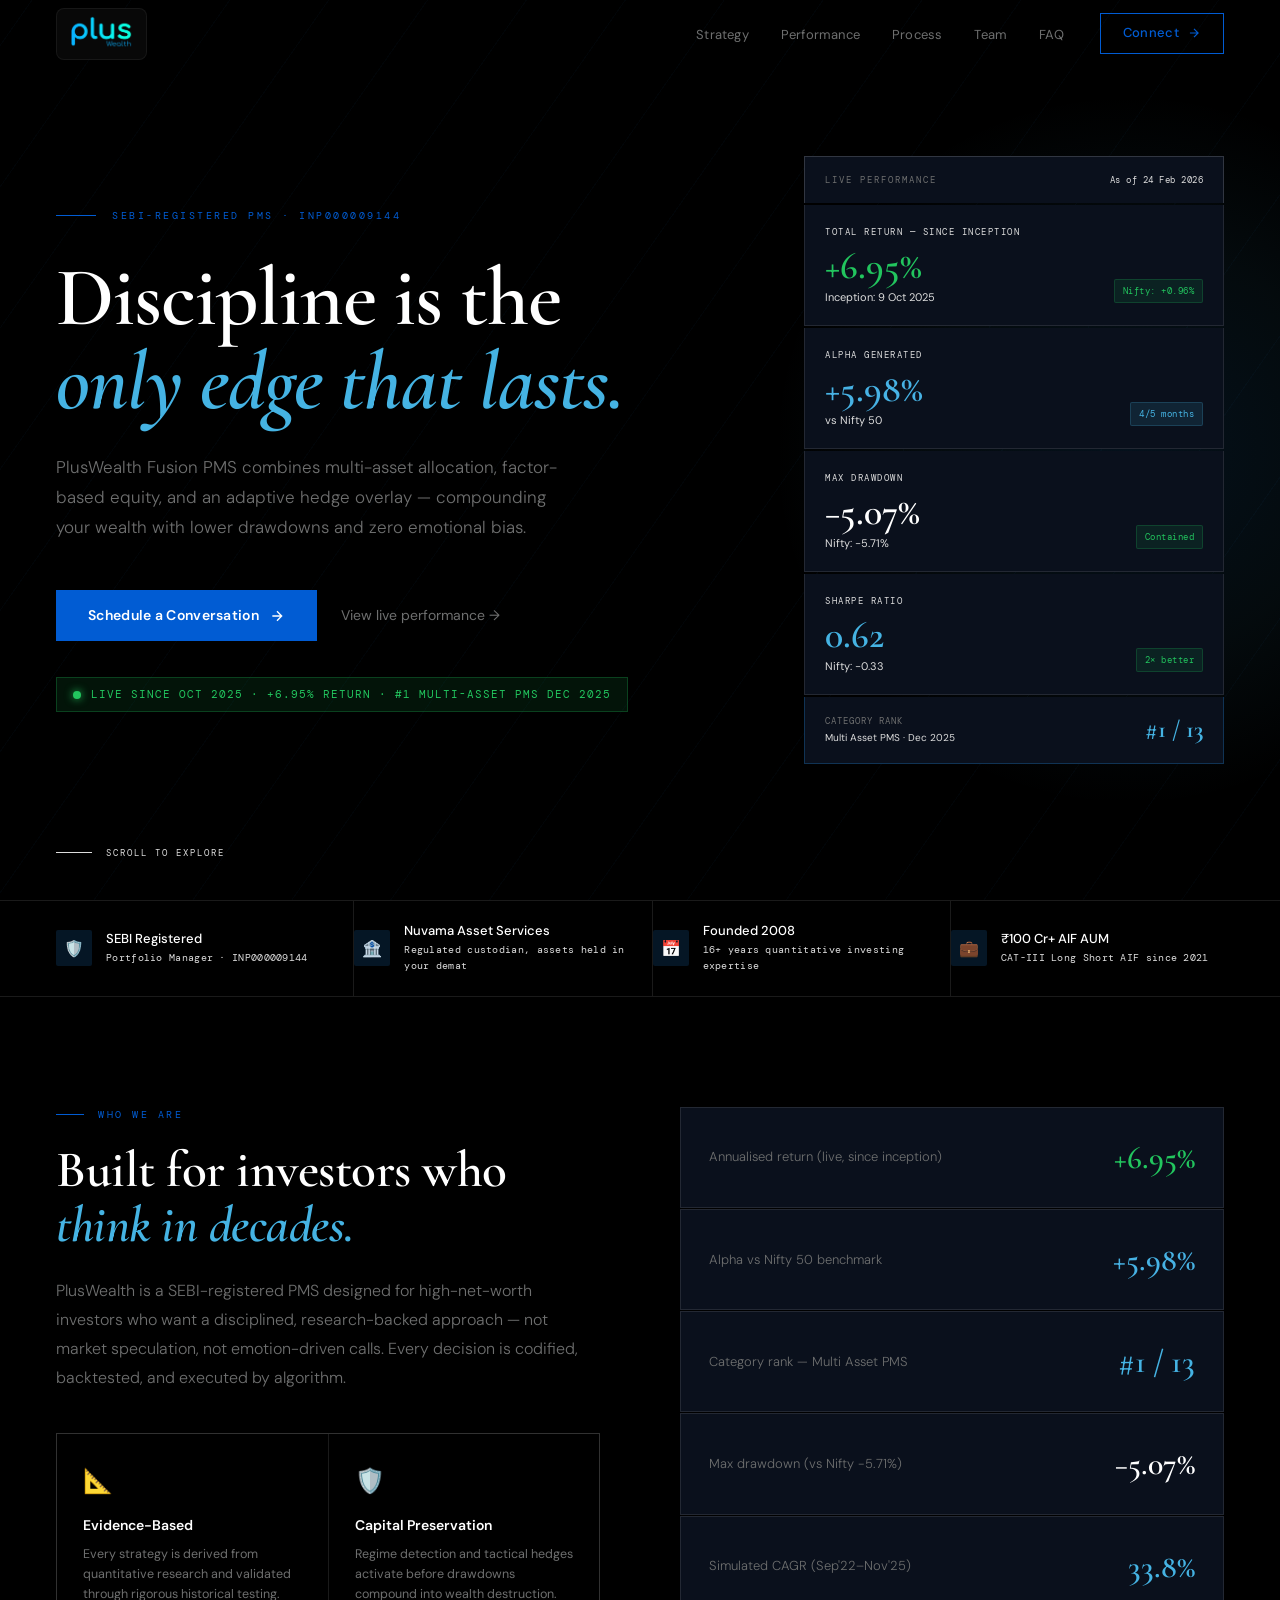
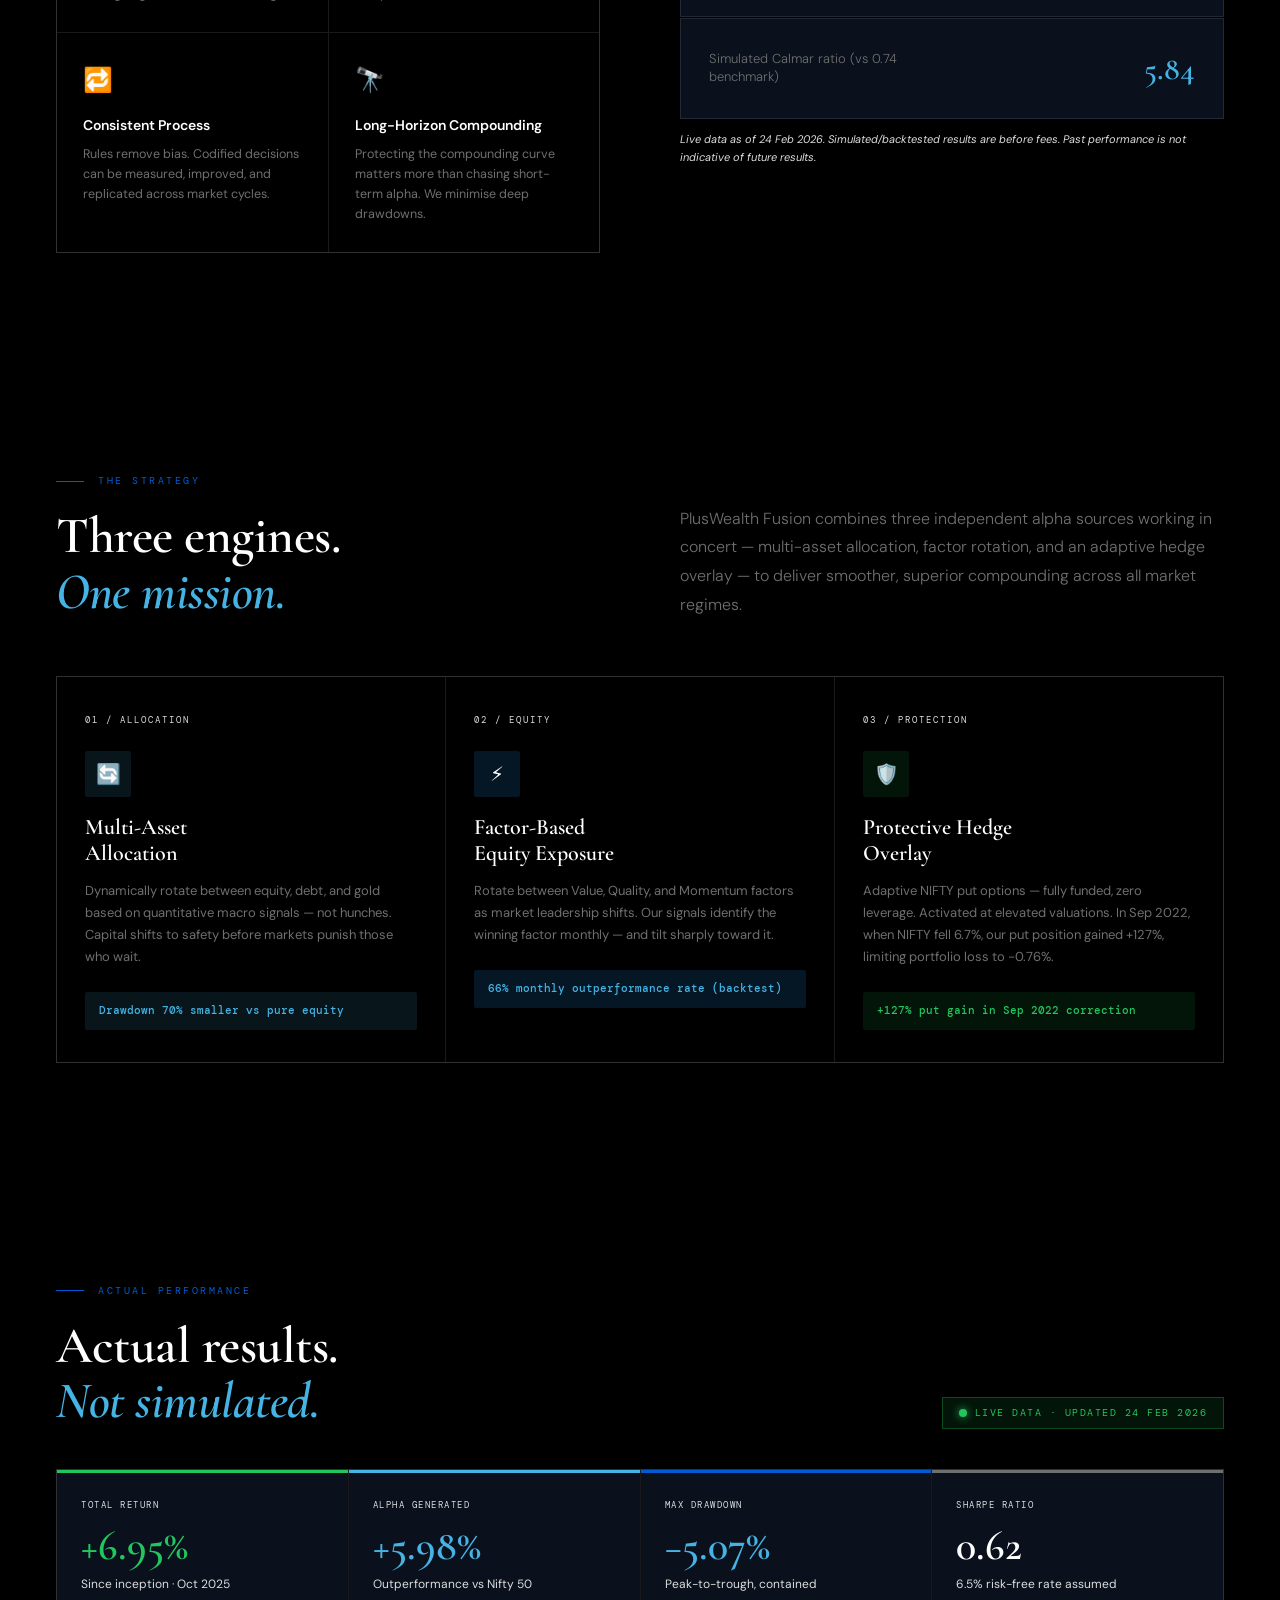
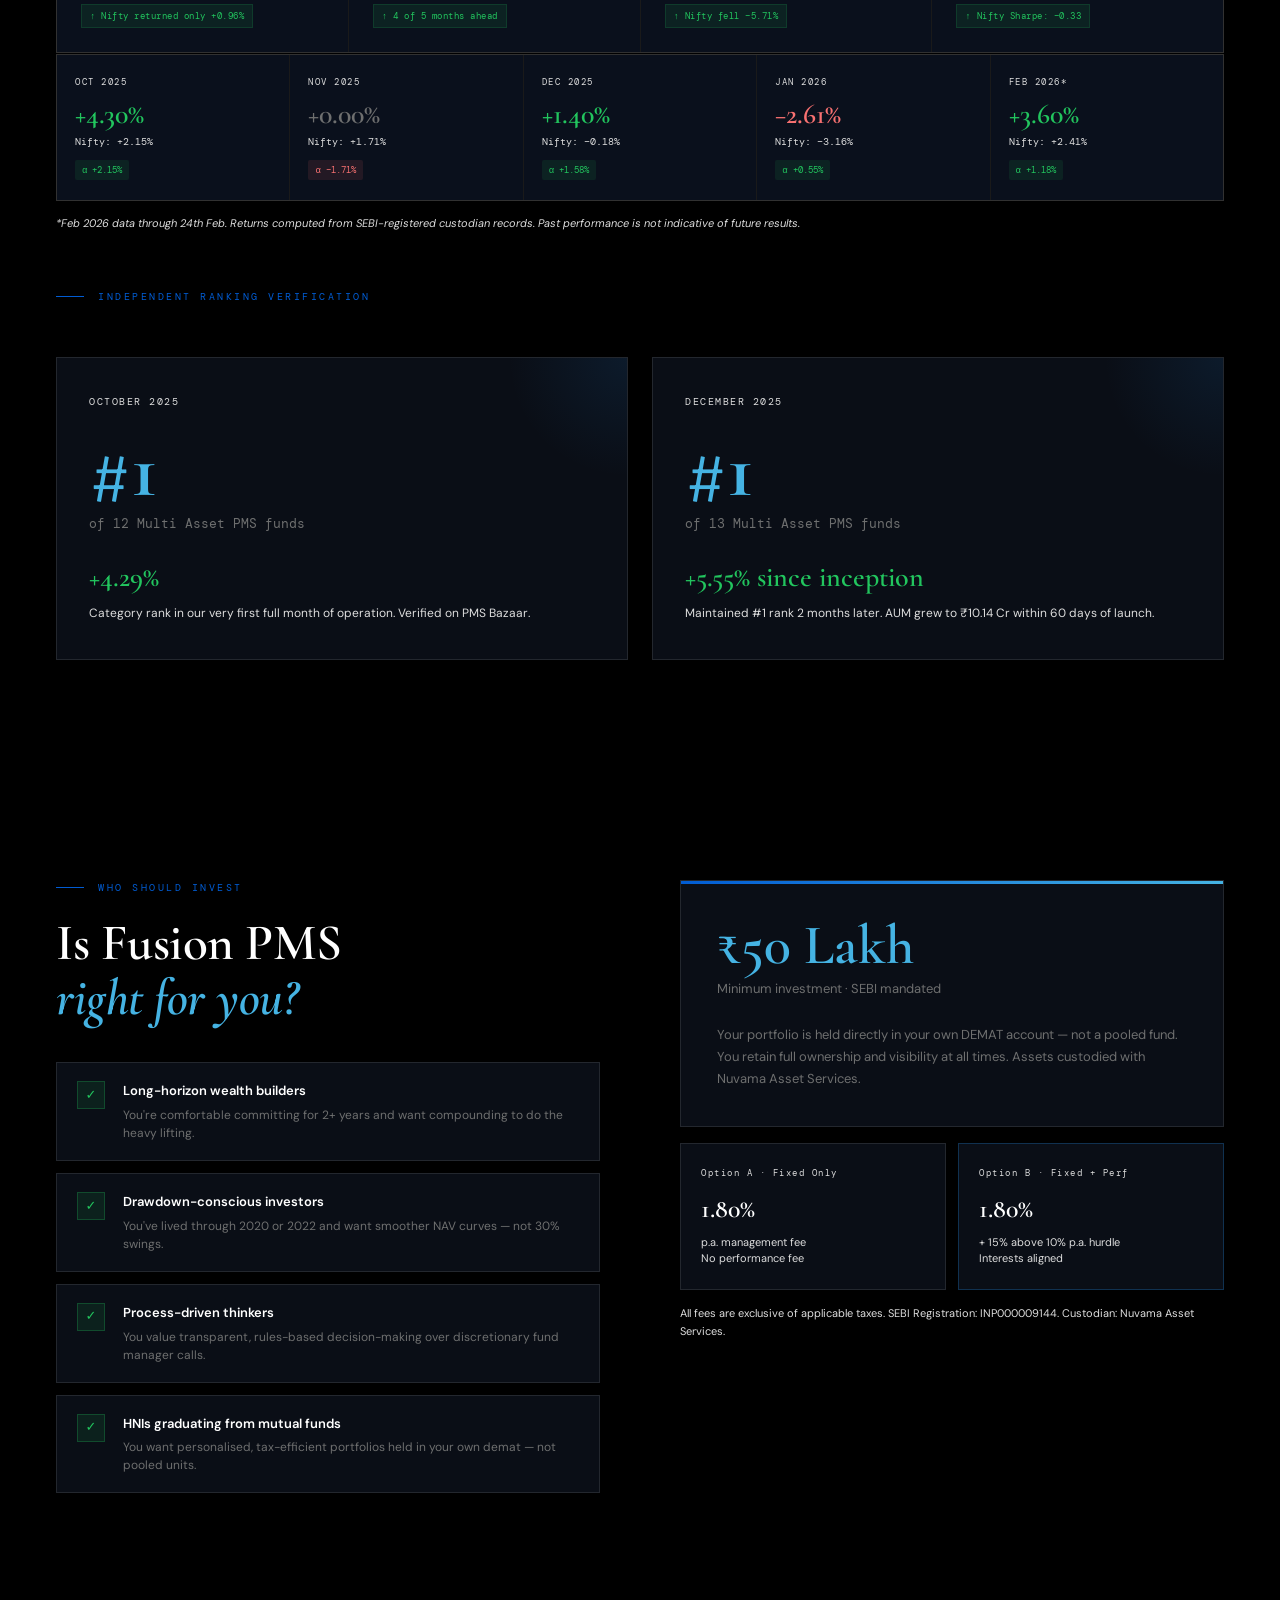
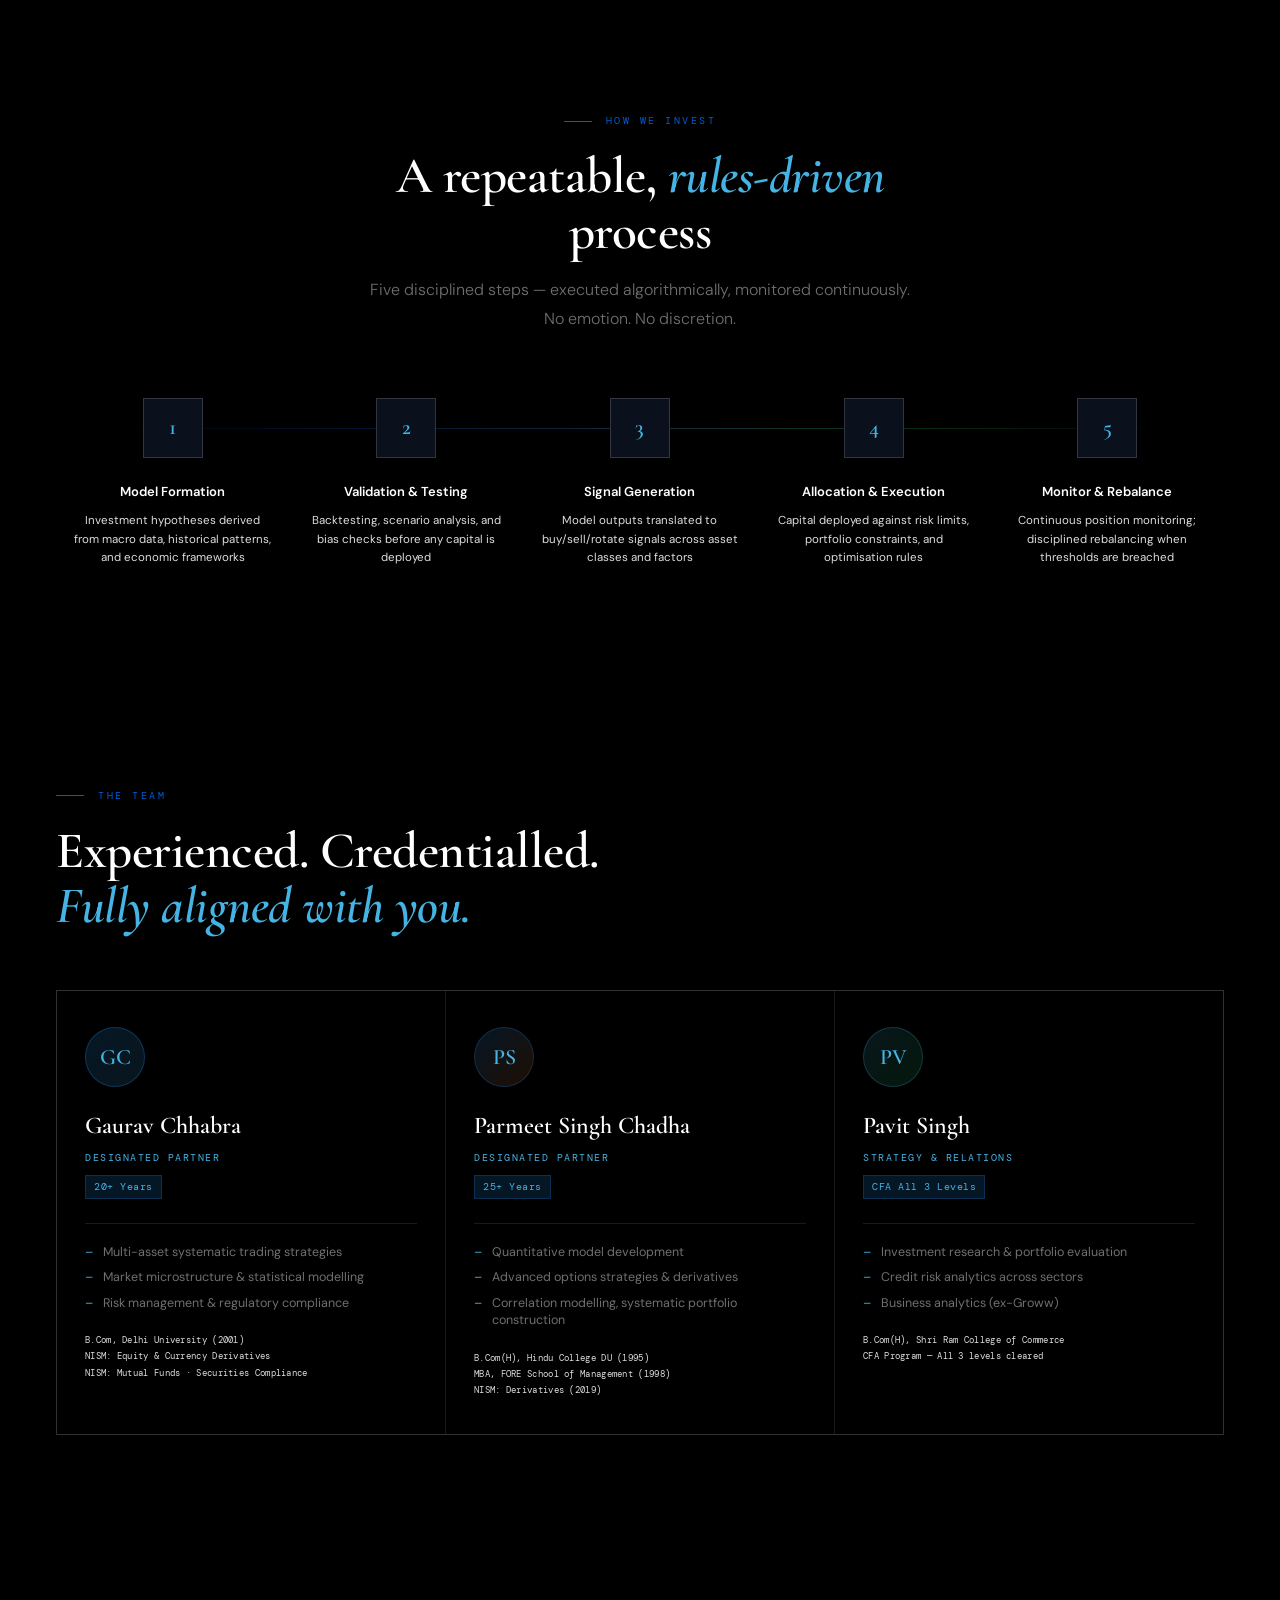
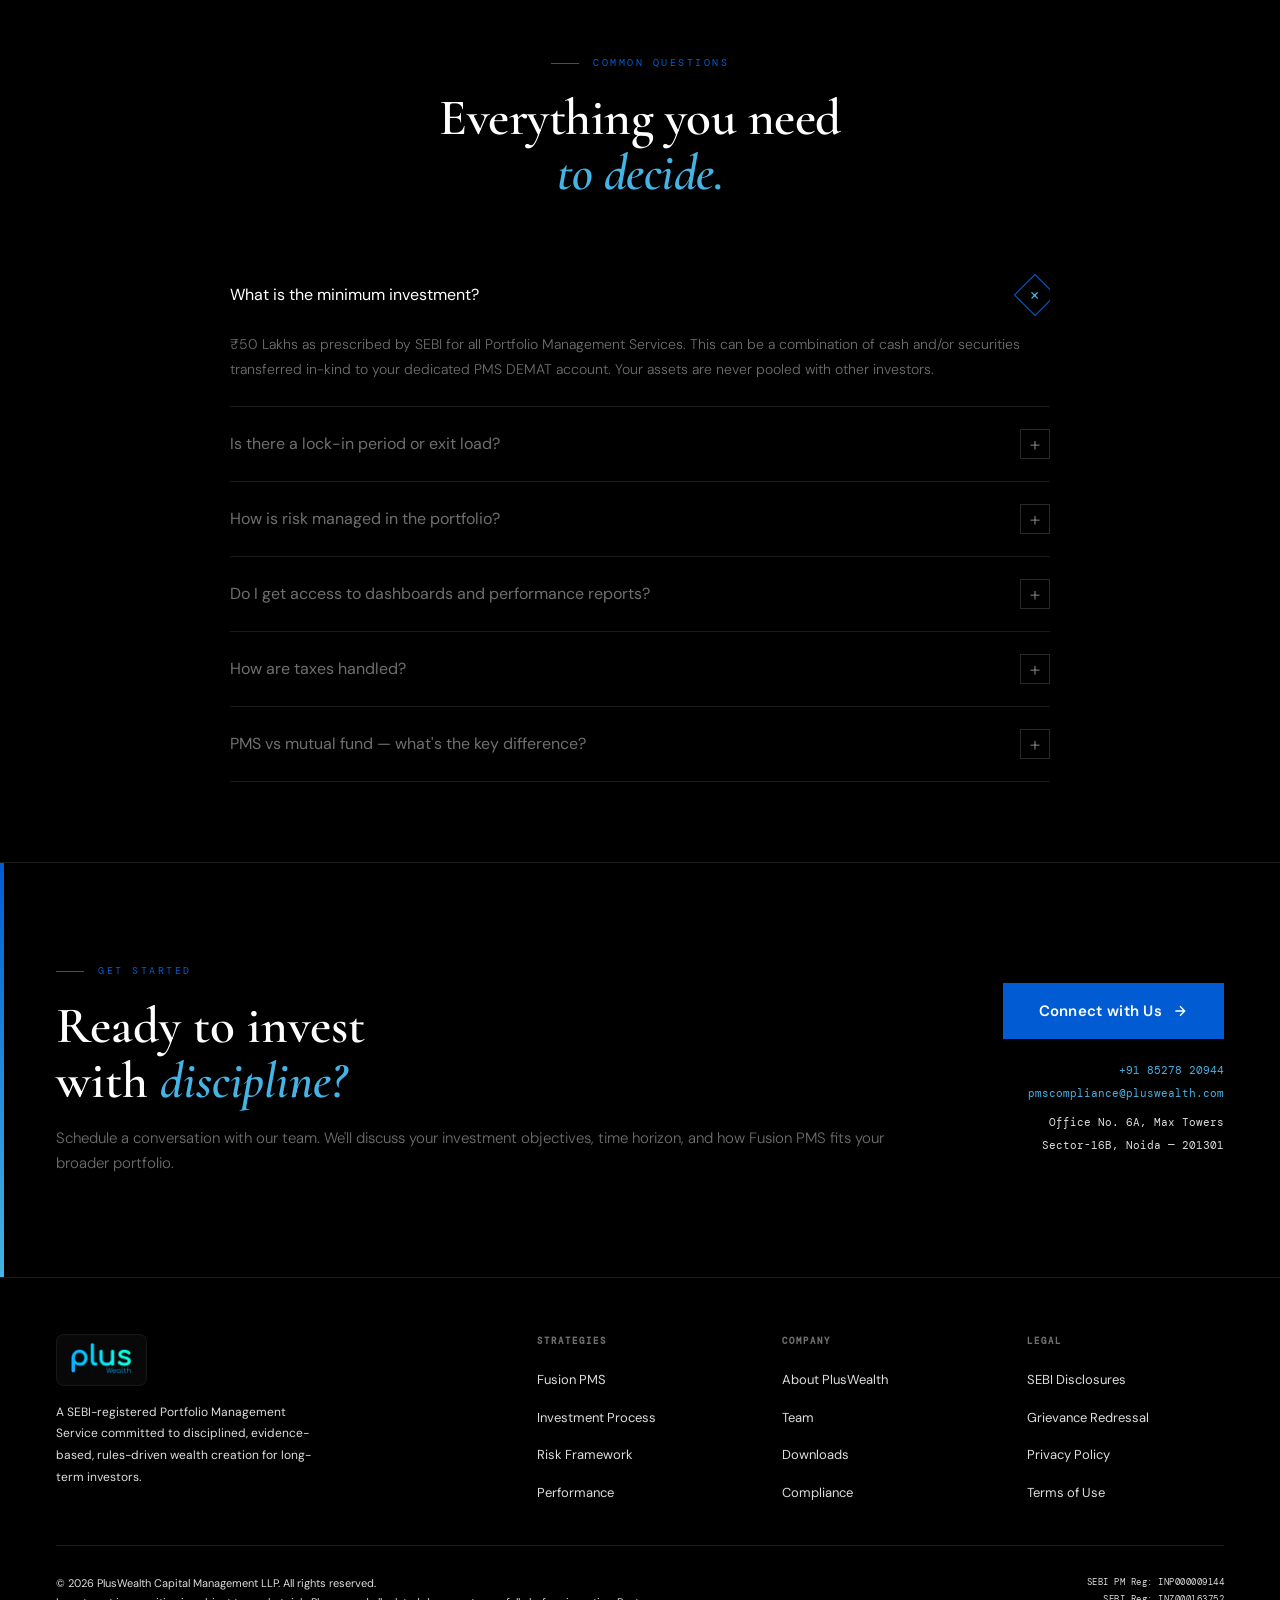
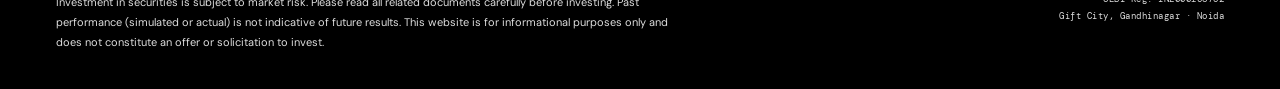
==== pw_new.html @ 37677c3f "Initial commit" ====
<!DOCTYPE html>
<html lang="en">
<head>
<meta charset="UTF-8" />
<meta name="viewport" content="width=device-width, initial-scale=1.0" />
<title>PlusWealth PMS — Disciplined Wealth, Data-Driven Results</title>

<link rel="preconnect" href="https://fonts.googleapis.com">
<link href="https://fonts.googleapis.com/css2?family=Cormorant+Garamond:ital,wght@0,400;0,600;0,700;1,400;1,600&family=DM+Sans:ital,opsz,wght@0,9..40,300;0,9..40,400;0,9..40,500;0,9..40,600;1,9..40,300&family=DM+Mono:wght@400;500&display=swap" rel="stylesheet">

<style>
/* ═══════════════════════════════════════════════════
   DESIGN DIRECTION: "Refined Institutional Dark"
   — Updated to match PlusWealth blue scheme (from your RGB list)
   ═══════════════════════════════════════════════════ */

*, *::before, *::after { margin:0; padding:0; box-sizing:border-box; }

:root{
  /* Base */
  --ink:       rgb(0, 0, 0);
  --ink2:      rgb(0, 0, 0);
  --ink3:      rgb(10, 14, 22);
  --panel:     rgb(10, 16, 28);

  --white:     rgb(255, 255, 255);
  --cream:     rgb(239, 239, 239);
  --ash:       rgb(110, 111, 111);
  --slate:     rgb(221, 221, 221);

  --border:    rgba(255,255,255,0.10);
  --border2:   rgba(255,255,255,0.16);

  /* PlusWealth blues (from your list) */
  --brand:        rgb(1, 92, 211);
  --brand-strong: rgba(34, 139, 230, 0.9);
  --brand-deep:   rgb(55, 81, 126);
  --brand-soft:   rgb(69, 179, 227);
  --brand-soft2:  rgb(71, 178, 228);

  --brand-dim:    rgba(34, 139, 230, 0.16);
  --clear:        rgba(0, 0, 0, 0);

  /* Signals */
  --teal:      rgb(69, 179, 227); /* aligned to brand accent */
  --teal-dim:  rgba(69,179,227,0.12);
  --green:     #22C55E;
  --green-dim: rgba(34,197,94,0.10);
  --red:       #F87171;

  --f-display: 'Cormorant Garamond', Georgia, serif;
  --f-body:    'DM Sans', system-ui, sans-serif;
  --f-mono:    'DM Mono', monospace;
}

html { scroll-behavior: smooth; font-size: 16px; }

body {
  background: var(--ink);
  color: var(--white);
  font-family: var(--f-body);
  line-height: 1.6;
  overflow-x: hidden;
  -webkit-font-smoothing: antialiased;
}

/* ── SCROLLBAR ─────────────────────────── */
::-webkit-scrollbar { width: 4px; }
::-webkit-scrollbar-track { background: var(--ink); }
::-webkit-scrollbar-thumb { background: var(--brand); border-radius: 2px; }

/* ── UTILITIES ─────────────────────────── */
.mono { font-family: var(--f-mono); }
.gold  { color: var(--brand); } /* kept for compatibility */
.teal  { color: var(--teal); }
.green { color: var(--green); }
.ash   { color: var(--ash); }

.tag {
  display: inline-flex; align-items: center; gap: 7px;
  font-family: var(--f-mono); font-size: 10px; letter-spacing: 1.8px;
  text-transform: uppercase; color: var(--brand);
  padding: 5px 12px;
  border: 1px solid rgba(34,139,230,0.40);
  border-radius: 2px;
}

/* ── REVEAL ANIMATIONS ─────────────────── */
.reveal {
  opacity: 0; transform: translateY(28px);
  transition: opacity 0.75s cubic-bezier(.16,1,.3,1), transform 0.75s cubic-bezier(.16,1,.3,1);
}
.reveal.in { opacity: 1; transform: none; }
.reveal.d1 { transition-delay: 0.08s; }
.reveal.d2 { transition-delay: 0.16s; }
.reveal.d3 { transition-delay: 0.24s; }
.reveal.d4 { transition-delay: 0.32s; }
.reveal.d5 { transition-delay: 0.40s; }

/* ══════════════════════════════════════════
   NAVIGATION
   ══════════════════════════════════════════ */
nav {
  position: fixed; top: 0; left: 0; right: 0; z-index: 900;
  height: 68px;
  display: flex; align-items: center; justify-content: space-between;
  padding: 0 56px;
  transition: background 0.4s, border-color 0.4s;
  border-bottom: 1px solid transparent;
}
nav.scrolled {
  background: rgba(0,0,0,0.92);
  backdrop-filter: blur(20px);
  -webkit-backdrop-filter: blur(20px);
  border-bottom-color: var(--border);
}

/* Logo image (non-transparent PNG friendly) */
.logo { display:flex; align-items:center; gap: 10px; text-decoration:none; }
.logo-wrap{
  display:flex; align-items:center;
  padding: 6px 10px;
  border-radius: 8px;
  background: rgba(255,255,255,0.03);
  border: 1px solid rgba(255,255,255,0.06);
  backdrop-filter: blur(6px);
}
.logo-img{
  height: 38px;
  width: auto;
  display:block;
  object-fit: contain;

  /* makes light background blend on dark nav */
  mix-blend-mode: screen;
  filter: brightness(1.05) contrast(1.06);
  transition: transform .25s ease, opacity .25s ease;
}
.logo:hover .logo-img { transform: translateY(-1px); opacity: .96; }

.nav-right { display: flex; align-items: center; gap: 36px; }

.nav-links { display: flex; align-items: center; gap: 32px; list-style: none; }
.nav-links a {
  font-size: 13px; font-weight: 400; color: var(--ash);
  text-decoration: none; letter-spacing: 0.2px;
  transition: color 0.2s;
}
.nav-links a:hover { color: var(--white); }

.nav-btn {
  display: inline-flex; align-items: center; gap: 8px;
  padding: 9px 22px;
  border: 1px solid var(--brand);
  color: var(--brand);
  font-family: var(--f-body); font-size: 13px; font-weight: 500;
  text-decoration: none; letter-spacing: 0.3px;
  transition: background 0.2s, color 0.2s;
}
.nav-btn:hover { background: var(--brand); color: var(--white); }

/* ══════════════════════════════════════════
   HERO
   ══════════════════════════════════════════ */
.hero {
  min-height: 100vh;
  display: grid;
  grid-template-columns: 1fr 420px;
  align-items: center;
  gap: 0;
  padding: 100px 56px 80px;
  position: relative;
  overflow: hidden;
}

/* Animated diagonal line grid */
.hero-bg {
  position: absolute; inset: 0;
  background:
    repeating-linear-gradient(
      -55deg,
      transparent,
      transparent 80px,
      rgba(34,139,230,0.03) 80px,
      rgba(34,139,230,0.03) 81px
    );
  pointer-events: none;
}

/* Brand glow orb */
.hero-orb {
  position: absolute;
  right: -200px; top: 50%; transform: translateY(-50%);
  width: 700px; height: 700px;
  background: radial-gradient(circle at center,
    rgba(34,139,230,0.12) 0%,
    rgba(69,179,227,0.06) 42%,
    transparent 72%);
  pointer-events: none;
  animation: orbPulse 8s ease-in-out infinite;
}
@keyframes orbPulse {
  0%,100% { transform: translateY(-50%) scale(1); opacity: 1; }
  50%      { transform: translateY(-50%) scale(1.08); opacity: 0.75; }
}

.hero-left { position: relative; z-index: 1; max-width: 700px; }

.hero-eyebrow {
  display: flex; align-items: center; gap: 16px;
  margin-bottom: 32px;
  animation: fadeUp 0.8s ease both;
}
.hero-eyebrow-line { width: 40px; height: 1px; background: var(--brand); }
.hero-eyebrow-text {
  font-family: var(--f-mono); font-size: 10px;
  letter-spacing: 2.5px; text-transform: uppercase; color: var(--brand);
}

.hero-h1 {
  font-family: var(--f-display);
  font-size: clamp(52px, 6.5vw, 90px);
  font-weight: 600; line-height: 1.02;
  letter-spacing: -1px;
  margin-bottom: 28px;
  animation: fadeUp 0.8s 0.1s ease both;
}
.hero-h1 em { font-style: italic; color: var(--brand-soft); display: block; }

.hero-sub {
  font-size: 17px; font-weight: 300; color: var(--ash);
  line-height: 1.75; max-width: 520px; margin-bottom: 48px;
  animation: fadeUp 0.8s 0.18s ease both;
}

.hero-actions {
  display: flex; align-items: center; gap: 24px;
  flex-wrap: wrap;
  animation: fadeUp 0.8s 0.26s ease both;
}

.btn-gold {
  display: inline-flex; align-items: center; gap: 10px;
  padding: 14px 32px;
  background: var(--brand); color: var(--white);
  font-family: var(--f-body); font-size: 14px; font-weight: 600;
  text-decoration: none; letter-spacing: 0.3px;
  transition: background 0.2s, transform 0.15s, box-shadow 0.2s;
}
.btn-gold:hover {
  background: var(--brand-strong);
  transform: translateY(-2px);
  box-shadow: 0 12px 40px rgba(34,139,230,0.30);
}
.btn-gold svg { transition: transform 0.2s; }
.btn-gold:hover svg { transform: translateX(4px); }

.btn-ghost {
  display: inline-flex; align-items: center; gap: 8px;
  font-size: 14px; font-weight: 400; color: var(--ash);
  text-decoration: none;
  transition: color 0.2s;
}
.btn-ghost:hover { color: var(--white); }

.hero-signal {
  display: inline-flex; align-items: center; gap: 10px;
  margin-top: 36px;
  padding: 8px 16px;
  border: 1px solid rgba(34,197,94,0.25);
  background: var(--green-dim);
  font-family: var(--f-mono); font-size: 11px; color: var(--green);
  letter-spacing: 1px;
  animation: fadeUp 0.8s 0.34s ease both;
  width: fit-content;
}
.signal-dot {
  width: 8px; height: 8px; border-radius: 50%;
  background: var(--green);
  box-shadow: 0 0 8px var(--green);
  animation: blink 2s ease-in-out infinite;
}
@keyframes blink { 0%,100% { opacity: 1; } 50% { opacity: 0.4; } }

/* Hero right — live stat panel */
.hero-panel {
  position: relative; z-index: 1;
  display: flex; flex-direction: column; gap: 2px;
  animation: fadeUp 0.8s 0.4s ease both;
}

.panel-header {
  padding: 16px 20px;
  background: var(--panel);
  border: 1px solid var(--border2);
  border-bottom: none;
  display: flex; align-items: center; justify-content: space-between;
}
.panel-header-title { font-family: var(--f-mono); font-size: 9px; letter-spacing: 2px; text-transform: uppercase; color: var(--ash); }
.panel-header-date { font-family: var(--f-mono); font-size: 9px; color: var(--slate); letter-spacing: 0.5px; }

.panel-kpi {
  background: var(--panel);
  border: 1px solid var(--border);
  border-top: none;
  padding: 20px 20px 18px;
  position: relative;
  transition: border-color 0.2s, background 0.2s;
  cursor: default;
}
.panel-kpi:first-of-type { border-top: 3px solid var(--brand); padding-top: 18px; }
.panel-kpi:hover { border-color: var(--border2); background: rgba(10,16,28,0.85); }

.panel-kpi-row { display: flex; align-items: flex-end; justify-content: space-between; gap: 8px; }
.panel-kpi-label {
  font-family: var(--f-mono); font-size: 9px;
  letter-spacing: 1.5px; text-transform: uppercase;
  color: var(--slate); margin-bottom: 8px;
}
.panel-kpi-val { font-family: var(--f-display); font-size: 38px; font-weight: 600; line-height: 1; }
.panel-kpi-val.gld { color: var(--brand-soft); }
.panel-kpi-val.grn { color: var(--green); }
.panel-kpi-val.tel { color: var(--brand-soft2); }
.panel-kpi-val.wht { color: var(--white); }

.panel-kpi-badge {
  font-family: var(--f-mono); font-size: 9px;
  padding: 4px 8px; border-radius: 2px; letter-spacing: 0.5px;
  white-space: nowrap;
  align-self: flex-end; margin-bottom: 4px;
}
.panel-kpi-badge.up {
  background: var(--green-dim); color: var(--green);
  border: 1px solid rgba(34,197,94,0.2);
}
.panel-kpi-badge.nt {
  background: var(--teal-dim); color: var(--teal);
  border: 1px solid rgba(69,179,227,0.2);
}
.panel-kpi-sub { font-size: 11px; color: var(--slate); margin-top: 4px; }

.panel-rank {
  background: var(--panel);
  border: 1px solid rgba(34,139,230,0.28);
  border-top: none;
  padding: 14px 20px;
  display: flex; align-items: center; justify-content: space-between;
}
.rank-label { font-family: var(--f-mono); font-size: 9px; color: var(--ash); letter-spacing: 1px; }
.rank-val { font-family: var(--f-display); font-size: 24px; font-weight: 700; color: var(--brand-soft); }
.rank-sub { font-size: 10px; color: var(--slate); margin-top: 2px; }

/* Scroll cue */
.hero-scroll {
  position: absolute; bottom: 40px; left: 56px;
  display: flex; align-items: center; gap: 14px;
  font-family: var(--f-mono); font-size: 9px;
  color: var(--slate); letter-spacing: 2px; text-transform: uppercase;
  animation: fadeUp 1.2s 0.6s ease both;
}
.scroll-bar { width: 36px; height: 1px; background: var(--slate); position: relative; overflow: hidden; }
.scroll-bar::after {
  content: ''; position: absolute;
  top: 0; left: -100%; width: 100%; height: 100%;
  background: var(--brand);
  animation: sweep 2.2s ease-in-out infinite;
}
@keyframes sweep { 0% { left: -100%; } 100% { left: 100%; } }

@keyframes fadeUp { from { opacity: 0; transform: translateY(20px); } to { opacity: 1; transform: none; } }

/* ══════════════════════════════════════════
   TRUST STRIP
   ══════════════════════════════════════════ */
.trust-strip {
  background: var(--ink2);
  border-top: 1px solid var(--border);
  border-bottom: 1px solid var(--border);
  padding: 0 56px;
  display: flex; align-items: stretch;
}
.trust-item {
  flex: 1; display: flex; align-items: center; gap: 14px;
  padding: 22px 24px 22px 0;
  border-right: 1px solid var(--border);
}
.trust-item:last-child { border-right: none; padding-right: 0; }
.trust-item:first-child { padding-left: 0; }
.trust-icon {
  width: 36px; height: 36px; flex-shrink: 0;
  display: flex; align-items: center; justify-content: center;
  background: var(--brand-dim); border-radius: 2px;
  font-size: 16px;
}
.trust-text-main { font-size: 13px; font-weight: 500; color: var(--white); line-height: 1.3; }
.trust-text-sub {
  font-family: var(--f-mono); font-size: 10px;
  color: var(--slate); margin-top: 2px; letter-spacing: 0.3px;
}

/* ══════════════════════════════════════════
   SECTION SHARED
   ══════════════════════════════════════════ */
.section-wrap { padding: 110px 56px; }
.section-wrap.alt { background: var(--ink2); }
.inner { max-width: 1200px; margin: 0 auto; }

.s-eyebrow {
  font-family: var(--f-mono); font-size: 10px;
  letter-spacing: 2.5px; text-transform: uppercase;
  color: var(--brand); margin-bottom: 20px;
  display: flex; align-items: center; gap: 14px;
}
.s-eyebrow::before { content: ''; width: 28px; height: 1px; background: var(--brand); }

.s-title {
  font-family: var(--f-display);
  font-size: clamp(36px, 4vw, 58px);
  font-weight: 600; line-height: 1.08;
  letter-spacing: -0.5px;
}
.s-title em { font-style: italic; color: var(--brand-soft); }
.s-body { font-size: 16px; font-weight: 300; color: var(--ash); line-height: 1.8; max-width: 560px; }

/* ══════════════════════════════════════════
   WHO WE ARE
   ══════════════════════════════════════════ */
.who-grid { display: grid; grid-template-columns: 1fr 1fr; gap: 80px; align-items: start; margin-top: 0; }
.who-left .s-body { margin-top: 24px; }

.who-pillars {
  display: grid; grid-template-columns: 1fr 1fr;
  gap: 1px;
  background: var(--border);
  border: 1px solid var(--border);
  margin-top: 40px;
}
.pillar { background: var(--ink2); padding: 28px 26px; transition: background 0.2s; }
.pillar:hover { background: var(--panel); }
.pillar-icon { font-size: 24px; margin-bottom: 14px; display: block; }
.pillar-title { font-size: 14px; font-weight: 600; color: var(--white); margin-bottom: 8px; }
.pillar-body { font-size: 12.5px; color: var(--ash); line-height: 1.6; }

/* Stats stacked */
.stat-stack { display: flex; flex-direction: column; gap: 1px; }
.stat-row {
  background: var(--panel);
  border: 1px solid var(--border);
  padding: 24px 28px;
  display: flex; align-items: center;
  justify-content: space-between;
  gap: 16px;
  transition: border-color 0.2s;
}
.stat-row:hover { border-color: var(--border2); }
.stat-row-label { font-size: 13px; color: var(--ash); font-weight: 300; max-width: 240px; line-height: 1.4; }
.stat-row-val { font-family: var(--f-display); font-size: 32px; font-weight: 600; white-space: nowrap; text-align: right; }
.stat-row-val.g { color: var(--green); }
.stat-row-val.gold { color: var(--brand-soft); }
.stat-row-val.t { color: var(--brand-soft2); }
.stat-row-val.w { color: var(--white); }

/* ══════════════════════════════════════════
   STRATEGY — 3 ENGINES
   ══════════════════════════════════════════ */
.strategy-intro { display: grid; grid-template-columns: 1fr 1fr; gap: 80px; align-items: end; margin-bottom: 56px; }

.strategy-cards {
  display: grid; grid-template-columns: repeat(3, 1fr);
  gap: 1px; background: var(--border);
  border: 1px solid var(--border);
}
.s-card {
  background: var(--ink2);
  padding: 36px 28px 32px;
  position: relative; overflow: hidden;
  transition: background 0.3s;
  cursor: default;
}
.s-card::before {
  content: ''; position: absolute;
  top: 0; left: 0; right: 0; height: 3px;
  transform: scaleX(0); transform-origin: left;
  transition: transform 0.35s cubic-bezier(.16,1,.3,1);
}
.s-card:hover { background: var(--panel); }
.s-card:hover::before { transform: scaleX(1); }
.s-card.c1::before { background: var(--brand-soft2); }
.s-card.c2::before { background: var(--brand); }
.s-card.c3::before { background: var(--green); }

.s-card-num { font-family: var(--f-mono); font-size: 9px; letter-spacing: 2px; color: var(--slate); margin-bottom: 24px; }
.s-card-icon {
  width: 46px; height: 46px;
  display: flex; align-items: center; justify-content: center;
  font-size: 20px;
  margin-bottom: 18px;
  border-radius: 2px;
}
.s-card-icon.t { background: var(--teal-dim); }
.s-card-icon.g { background: var(--brand-dim); }
.s-card-icon.gr { background: var(--green-dim); }

.s-card h3 { font-family: var(--f-display); font-size: 22px; font-weight: 600; line-height: 1.15; margin-bottom: 14px; color: var(--white); }
.s-card p { font-size: 13px; color: var(--ash); line-height: 1.7; margin-bottom: 24px; }
.s-card-proof { padding: 10px 14px; font-family: var(--f-mono); font-size: 11px; font-weight: 500; border-radius: 2px; }
.s-card-proof.t { background: var(--teal-dim); color: var(--teal); }
.s-card-proof.g { background: var(--brand-dim); color: var(--brand-soft); }
.s-card-proof.gr { background: var(--green-dim); color: var(--green); }

/* ══════════════════════════════════════════
   LIVE PERFORMANCE
   ══════════════════════════════════════════ */
.perf-header { display: flex; align-items: flex-end; justify-content: space-between; gap: 24px; margin-bottom: 40px; flex-wrap: wrap; }
.actual-badge {
  display: inline-flex; align-items: center; gap: 8px;
  padding: 7px 16px;
  border: 1px solid rgba(34,197,94,0.3);
  background: var(--green-dim);
  font-family: var(--f-mono); font-size: 10px;
  color: var(--green); letter-spacing: 1.5px;
}

.perf-kpi-row {
  display: grid; grid-template-columns: repeat(4, 1fr);
  gap: 1px; background: var(--border);
  border: 1px solid var(--border);
  margin-bottom: 1px;
}
.kpi-tile {
  background: var(--panel);
  padding: 28px 24px 24px;
  position: relative; overflow: hidden;
  transition: background 0.2s;
}
.kpi-tile:hover { background: var(--ink3); }
.kpi-tile-bar { position: absolute; top: 0; left: 0; right: 0; height: 3px; }
.kpi-tile-lbl { font-family: var(--f-mono); font-size: 9px; letter-spacing: 1.5px; text-transform: uppercase; color: var(--slate); margin-bottom: 12px; }
.kpi-tile-val { font-family: var(--f-display); font-size: 42px; font-weight: 600; line-height: 1; margin-bottom: 8px; }
.kpi-tile-val.g { color: var(--green); }
.kpi-tile-val.t { color: var(--brand-soft2); }
.kpi-tile-val.go { color: var(--brand-soft); }
.kpi-tile-val.w { color: var(--white); }
.kpi-tile-sub { font-size: 12px; color: var(--slate); }
.kpi-vs {
  display: inline-flex; align-items: center; gap: 5px;
  margin-top: 10px; padding: 4px 8px;
  font-family: var(--f-mono); font-size: 9px;
  background: var(--green-dim); color: var(--green);
  border: 1px solid rgba(34,197,94,0.15);
  letter-spacing: 0.5px;
}

/* Monthly grid */
.monthly-grid {
  display: grid; grid-template-columns: repeat(5,1fr);
  gap: 1px; background: var(--border);
  border: 1px solid var(--border);
  margin-top: 1px;
}
.m-cell { background: var(--panel); padding: 20px 18px; transition: background 0.2s; }
.m-cell:hover { background: var(--ink3); }
.m-cell-mo { font-family: var(--f-mono); font-size: 9px; color: var(--slate); letter-spacing: 1.5px; text-transform: uppercase; margin-bottom: 10px; }
.m-cell-ret { font-family: var(--f-display); font-size: 28px; font-weight: 600; line-height: 1; margin-bottom: 6px; }
.m-cell-ret.pos { color: var(--green); }
.m-cell-ret.neg { color: var(--red); }
.m-cell-ret.flat { color: var(--ash); }
.m-cell-bench { font-family: var(--f-mono); font-size: 10px; color: var(--slate); margin-bottom: 5px; }
.m-cell-alpha { display: inline-block; font-family: var(--f-mono); font-size: 9px; padding: 3px 7px; border-radius: 2px; }
.m-cell-alpha.pos { background: var(--green-dim); color: var(--green); }
.m-cell-alpha.neg { background: rgba(248,113,113,0.1); color: var(--red); }

.perf-note { font-size: 11px; color: var(--slate); margin-top: 14px; font-style: italic; line-height: 1.6; }

/* ══════════════════════════════════════════
   RANKING PROOF
   ══════════════════════════════════════════ */
.rank-grid { display: grid; grid-template-columns: 1fr 1fr; gap: 24px; margin-top: 52px; }
.rank-card {
  background: var(--ink3);
  border: 1px solid var(--border);
  padding: 36px 32px;
  position: relative; overflow: hidden;
  transition: border-color 0.25s;
}
.rank-card:hover { border-color: rgba(34,139,230,0.35); }
.rank-card::after {
  content: '';
  position: absolute; top: 0; right: 0;
  width: 120px; height: 120px;
  background: radial-gradient(circle at top right,
    rgba(34,139,230,0.10), transparent 70%);
  pointer-events: none;
}
.rank-card-month { font-family: var(--f-mono); font-size: 10px; color: var(--slate); letter-spacing: 1.5px; text-transform: uppercase; margin-bottom: 20px; }
.rank-card-num { font-family: var(--f-display); font-size: 80px; font-weight: 700; line-height: 1; color: var(--brand-soft); margin-bottom: 4px; }
.rank-card-of { font-family: var(--f-mono); font-size: 13px; color: var(--ash); margin-bottom: 20px; }
.rank-card-ret { font-family: var(--f-display); font-size: 28px; font-weight: 600; color: var(--green); margin-bottom: 4px; }
.rank-card-context { font-size: 12px; color: var(--slate); }

/* ══════════════════════════════════════════
   SUITABILITY
   ══════════════════════════════════════════ */
.suit-grid { display: grid; grid-template-columns: 1fr 1fr; gap: 80px; align-items: start; }

.suit-checks { margin-top: 36px; display: flex; flex-direction: column; gap: 12px; }
.suit-row {
  display: flex; align-items: flex-start; gap: 18px;
  padding: 18px 20px;
  background: var(--ink3);
  border: 1px solid var(--border);
  transition: border-color 0.2s, background 0.2s;
}
.suit-row:hover { border-color: var(--border2); background: var(--panel); }
.suit-check {
  width: 28px; height: 28px; flex-shrink: 0;
  background: var(--green-dim);
  border: 1px solid rgba(34,197,94,0.25);
  display: flex; align-items: center; justify-content: center;
  font-size: 13px; color: var(--green);
}
.suit-text h5 { font-size: 13px; font-weight: 600; color: var(--white); margin-bottom: 4px; }
.suit-text p  { font-size: 12px; color: var(--ash); line-height: 1.5; }

/* Invest card */
.invest-card {
  background: var(--ink3);
  border: 1px solid var(--border);
  padding: 36px; position: relative; overflow: hidden;
  margin-bottom: 16px;
}
.invest-card::before {
  content: ''; position: absolute;
  top: 0; left: 0; right: 0; height: 3px;
  background: linear-gradient(90deg, var(--brand), var(--brand-soft));
}
.invest-amount { font-family: var(--f-display); font-size: 56px; font-weight: 600; color: var(--brand-soft); line-height: 1; margin-bottom: 6px; }
.invest-amount-sub { font-size: 13px; color: var(--ash); margin-bottom: 24px; }
.invest-detail { font-size: 13px; color: var(--ash); line-height: 1.7; }

.fee-grid { display: grid; grid-template-columns: 1fr 1fr; gap: 12px; }
.fee-tile {
  background: var(--ink3);
  border: 1px solid var(--border);
  padding: 22px 20px;
  transition: border-color 0.2s;
}
.fee-tile:hover { border-color: rgba(34,139,230,0.28); }
.fee-tile-lbl { font-family: var(--f-mono); font-size: 9px; color: var(--slate); letter-spacing: 1.5px; margin-bottom: 8px; }
.fee-tile-val { font-family: var(--f-display); font-size: 26px; font-weight: 600; color: var(--white); margin-bottom: 4px; }
.fee-tile-sub { font-size: 11px; color: var(--slate); line-height: 1.5; }

/* ══════════════════════════════════════════
   PROCESS
   ══════════════════════════════════════════ */
.process-track { display: grid; grid-template-columns: repeat(5,1fr); gap: 0; margin-top: 64px; position: relative; }
.process-track::before {
  content: ''; position: absolute;
  top: 30px; left: 60px; right: 60px; height: 1px;
  background: linear-gradient(90deg, transparent, var(--brand), var(--brand-soft), var(--green), transparent);
  opacity: 0.25;
}
.p-step { display: flex; flex-direction: column; align-items: center; text-align: center; padding: 0 16px; }
.p-circle {
  width: 60px; height: 60px;
  background: var(--panel);
  border: 1px solid var(--border2);
  display: flex; align-items: center; justify-content: center;
  font-family: var(--f-display); font-size: 22px;
  font-weight: 600; color: var(--brand-soft);
  margin-bottom: 24px; position: relative; z-index: 1;
  transition: background 0.25s, border-color 0.25s, transform 0.25s;
}
.p-step:hover .p-circle {
  background: var(--brand-dim);
  border-color: rgba(34,139,230,0.45);
  transform: scale(1.08);
}
.p-step h4 { font-size: 13px; font-weight: 600; color: var(--white); margin-bottom: 10px; }
.p-step p  { font-size: 11.5px; color: var(--slate); line-height: 1.6; }

/* ══════════════════════════════════════════
   TEAM
   ══════════════════════════════════════════ */
.team-grid { display: grid; grid-template-columns: repeat(3,1fr); gap: 1px; background: var(--border); border: 1px solid var(--border); margin-top: 56px; }
.t-card { background: var(--ink2); padding: 36px 28px; transition: background 0.25s; }
.t-card:hover { background: var(--panel); }

.t-avatar {
  width: 60px; height: 60px;
  border-radius: 50%;
  background: linear-gradient(135deg, var(--brand-dim), var(--teal-dim));
  border: 1px solid rgba(34,139,230,0.28);
  display: flex; align-items: center; justify-content: center;
  font-family: var(--f-display); font-size: 22px;
  font-weight: 600; color: var(--brand-soft);
  margin-bottom: 20px;
}
.t-name { font-family: var(--f-display); font-size: 24px; font-weight: 600; color: var(--white); margin-bottom: 4px; }
.t-role { font-family: var(--f-mono); font-size: 10px; color: var(--brand-soft2); letter-spacing: 1.5px; text-transform: uppercase; margin-bottom: 6px; }
.t-exp {
  display: inline-flex;
  font-family: var(--f-mono); font-size: 10px;
  color: var(--brand-soft); padding: 3px 8px;
  background: var(--brand-dim);
  border: 1px solid rgba(34,139,230,0.22);
  letter-spacing: 0.5px; margin-bottom: 24px;
}
.t-divider { height: 1px; background: var(--border); margin-bottom: 20px; }
.t-skills { list-style: none; display: flex; flex-direction: column; gap: 8px; margin-bottom: 20px; }
.t-skills li { display: flex; align-items: flex-start; gap: 10px; font-size: 12.5px; color: var(--ash); line-height: 1.4; }
.t-skills li::before { content: '–'; color: var(--brand-soft); flex-shrink: 0; }
.t-creds { font-family: var(--f-mono); font-size: 9px; color: var(--slate); line-height: 1.8; letter-spacing: 0.3px; }

/* ══════════════════════════════════════════
   FAQ
   ══════════════════════════════════════════ */
.faq-wrap { max-width: 820px; margin: 56px auto 0; }
.faq-item { border-bottom: 1px solid var(--border); overflow: hidden; }
.faq-q {
  display: flex; align-items: center; justify-content: space-between;
  padding: 22px 0; cursor: pointer; gap: 20px;
  font-size: 16px; font-weight: 400;
  color: var(--ash); transition: color 0.2s;
  user-select: none;
}
.faq-q:hover { color: var(--white); }
.faq-item.open .faq-q { color: var(--white); }
.faq-toggle {
  width: 30px; height: 30px; flex-shrink: 0;
  border: 1px solid var(--border2);
  display: flex; align-items: center; justify-content: center;
  font-size: 20px; color: var(--ash); font-weight: 300;
  transition: transform 0.35s, border-color 0.2s, color 0.2s;
  line-height: 1;
}
.faq-item.open .faq-toggle { transform: rotate(45deg); border-color: var(--brand); color: var(--brand-soft); }
.faq-a { max-height: 0; overflow: hidden; transition: max-height 0.4s cubic-bezier(.16,1,.3,1); }
.faq-item.open .faq-a { max-height: 300px; }
.faq-a p { font-size: 14px; font-weight: 300; color: var(--ash); line-height: 1.8; padding-bottom: 24px; }

/* ══════════════════════════════════════════
   CTA BAND
   ══════════════════════════════════════════ */
.cta-band {
  padding: 100px 56px;
  background: var(--ink2);
  border-top: 1px solid var(--border);
  position: relative; overflow: hidden;
}
.cta-band::before {
  content: '';
  position: absolute; left: 0; top: 0; bottom: 0; width: 4px;
  background: linear-gradient(180deg, var(--brand), var(--brand-soft));
}
.cta-band-inner {
  max-width: 1200px; margin: 0 auto;
  display: grid; grid-template-columns: 1fr auto;
  gap: 64px; align-items: center;
}
.cta-band-title { font-family: var(--f-display); font-size: clamp(36px,4vw,56px); font-weight: 600; line-height: 1.08; margin-bottom: 16px; }
.cta-band-sub { font-size: 15px; color: var(--ash); font-weight: 300; line-height: 1.7; }
.cta-band-right { display: flex; flex-direction: column; align-items: flex-end; gap: 20px; min-width: 260px; }
.cta-contact { font-family: var(--f-mono); font-size: 11px; color: var(--slate); text-align: right; line-height: 2.1; }
.cta-contact a { color: var(--brand-soft2); text-decoration: none; }
.cta-contact a:hover { color: var(--white); }

/* ══════════════════════════════════════════
   FOOTER
   ══════════════════════════════════════════ */
footer { background: var(--ink); border-top: 1px solid var(--border); padding: 56px 56px 36px; }
.footer-inner {
  max-width: 1200px; margin: 0 auto;
  display: grid; grid-template-columns: 2.2fr 1fr 1fr 1fr;
  gap: 48px; padding-bottom: 40px;
  border-bottom: 1px solid var(--border);
}
.footer-brand p { font-size: 12px; color: var(--slate); line-height: 1.8; max-width: 260px; margin-top: 16px; }
.footer-col h5 { font-family: var(--f-mono); font-size: 9px; letter-spacing: 2px; text-transform: uppercase; color: var(--ash); margin-bottom: 18px; }
.footer-col ul { list-style: none; display: flex; flex-direction: column; gap: 12px; }
.footer-col a { font-size: 13px; color: var(--slate); text-decoration: none; transition: color 0.2s; }
.footer-col a:hover { color: var(--brand-soft); }
.footer-bottom {
  max-width: 1200px; margin: 28px auto 0;
  display: flex; align-items: flex-start;
  justify-content: space-between; gap: 24px; flex-wrap: wrap;
}
.footer-legal { font-size: 11px; color: var(--slate); line-height: 1.8; max-width: 640px; }
.footer-sebi { font-family: var(--f-mono); font-size: 9px; color: var(--slate); letter-spacing: 0.5px; text-align: right; line-height: 1.9; white-space: nowrap; }

/* ══════════════════════════════════════════
   RESPONSIVE
   ══════════════════════════════════════════ */
@media (max-width: 1080px) {
  nav { padding: 0 28px; }
  .logo-img { height: 32px; }
  .hero { grid-template-columns: 1fr; padding: 100px 28px 60px; }
  .hero-panel { display: none; }
  .section-wrap { padding: 80px 28px; }
  .trust-strip { flex-wrap: wrap; padding: 0 28px; }
  .trust-item { flex: 0 0 calc(50% - 14px); border-right: none; padding: 18px 0; border-bottom: 1px solid var(--border); }
  .who-grid, .strategy-intro, .suit-grid { grid-template-columns: 1fr; gap: 48px; }
  .strategy-cards { grid-template-columns: 1fr; }
  .perf-kpi-row { grid-template-columns: 1fr 1fr; }
  .monthly-grid { grid-template-columns: 1fr 1fr; }
  .rank-grid, .fee-grid { grid-template-columns: 1fr; }
  .process-track { grid-template-columns: 1fr 1fr; }
  .process-track::before { display: none; }
  .team-grid { grid-template-columns: 1fr; }
  .cta-band-inner { grid-template-columns: 1fr; }
  .cta-band-right { align-items: flex-start; }
  .footer-inner { grid-template-columns: 1fr 1fr; }
  .footer-bottom { flex-direction: column; }
  .footer-sebi { white-space: normal; text-align: left; }
}
/* ─────────────────────────────────────────
   MOBILE READABILITY BOOST
   Paste at the END of your CSS
────────────────────────────────────────── */
@media (max-width: 640px){

  /* overall text sizing */
  html { font-size: 17px; }              /* was 16px */
  body { line-height: 1.75; }

  /* raise contrast for body copy */
  :root{
    --ash:   rgb(200, 200, 200);         /* was rgb(110,111,111) */
    --slate: rgb(225, 225, 225);         /* keep light */
  }

  /* body text becomes readable */
  .hero-sub,
  .s-body,
  .pillar-body,
  .kpi-tile-sub,
  .perf-note,
  .m-cell-bench,
  .rank-card-context,
  .suit-text p,
  .invest-detail,
  .fee-tile-sub,
  .p-step p,
  .t-skills li,
  .faq-a p,
  .footer-legal,
  .footer-brand p{
    color: var(--ash);
    font-weight: 400;                    /* was 300 */
    letter-spacing: 0.1px;
  }

  /* keep headings strong */
  .hero-h1{ line-height: 1.06; }
  .s-title{ line-height: 1.12; }

  /* make small mono labels readable */
  .hero-eyebrow-text,
  .panel-header-title,
  .panel-header-date,
  .panel-kpi-label,
  .kpi-tile-lbl,
  .m-cell-mo,
  .rank-card-month,
  .fee-tile-lbl,
  .t-role{
    color: rgb(210, 210, 210);
  }

  /* increase paragraph sizes slightly */
  .hero-sub{ font-size: 1.05rem; }       /* ~17.8px */
  .s-body{  font-size: 1.00rem; }        /* ~17px */
  .pillar-body,
  .faq-a p,
  .invest-detail{ font-size: 0.95rem; }  /* ~16px */

  /* optional: reduce “thin” mono everywhere */
  .mono, .tag { font-weight: 500; }
}
</style>
</head>

<body>

<!-- NAVIGATION -->
<nav id="nav">
  <a href="#home" class="logo" aria-label="PlusWealth Home">
    <div class="logo-wrap">
      <!-- IMPORTANT: update path if needed -->
      <img src="logo.png" alt="PlusWealth" class="logo-img" />
    </div>
  </a>

  <div class="nav-right">
    <ul class="nav-links">
      <li><a href="#strategy">Strategy</a></li>
      <li><a href="#performance">Performance</a></li>
      <li><a href="#process">Process</a></li>
      <li><a href="#team">Team</a></li>
      <li><a href="#faq">FAQ</a></li>
    </ul>

    <a href="#contact" class="nav-btn">
      Connect
      <svg width="14" height="14" viewBox="0 0 24 24" fill="none" stroke="currentColor" stroke-width="2">
        <path d="M5 12h14M12 5l7 7-7 7"/>
      </svg>
    </a>
  </div>
</nav>

<!-- HERO -->
<section class="hero" id="home">
  <div class="hero-bg"></div>
  <div class="hero-orb"></div>

  <div class="hero-left">
    <div class="hero-eyebrow">
      <div class="hero-eyebrow-line"></div>
      <div class="hero-eyebrow-text">SEBI-Registered PMS · INP000009144</div>
    </div>

    <h1 class="hero-h1">
      Discipline is the<br>
      <em>only edge that lasts.</em>
    </h1>

    <p class="hero-sub">
      PlusWealth Fusion PMS combines multi-asset allocation, factor-based equity, and an adaptive hedge overlay — compounding your wealth with lower drawdowns and zero emotional bias.
    </p>

    <div class="hero-actions">
      <a href="#contact" class="btn-gold">
        Schedule a Conversation
        <svg width="16" height="16" viewBox="0 0 24 24" fill="none" stroke="currentColor" stroke-width="2">
          <path d="M5 12h14M12 5l7 7-7 7"/>
        </svg>
      </a>
      <a href="#performance" class="btn-ghost">View live performance →</a>
    </div>

    <div class="hero-signal">
      <div class="signal-dot"></div>
      LIVE SINCE OCT 2025 · +6.95% RETURN · #1 MULTI-ASSET PMS DEC 2025
    </div>
  </div>

  <!-- Live Stats Panel -->
  <div class="hero-panel">
    <div class="panel-header">
      <div class="panel-header-title">Live Performance</div>
      <div class="panel-header-date">As of 24 Feb 2026</div>
    </div>

    <div class="panel-kpi">
      <div class="panel-kpi-label">Total Return — Since Inception</div>
      <div class="panel-kpi-row">
        <div>
          <div class="panel-kpi-val grn">+6.95%</div>
          <div class="panel-kpi-sub">Inception: 9 Oct 2025</div>
        </div>
        <div class="panel-kpi-badge up">Nifty: +0.96%</div>
      </div>
    </div>

    <div class="panel-kpi">
      <div class="panel-kpi-label">Alpha Generated</div>
      <div class="panel-kpi-row">
        <div>
          <div class="panel-kpi-val tel">+5.98%</div>
          <div class="panel-kpi-sub">vs Nifty 50</div>
        </div>
        <div class="panel-kpi-badge nt">4/5 months</div>
      </div>
    </div>

    <div class="panel-kpi">
      <div class="panel-kpi-label">Max Drawdown</div>
      <div class="panel-kpi-row">
        <div>
          <div class="panel-kpi-val wht">−5.07%</div>
          <div class="panel-kpi-sub">Nifty: −5.71%</div>
        </div>
        <div class="panel-kpi-badge up">Contained</div>
      </div>
    </div>

    <div class="panel-kpi">
      <div class="panel-kpi-label">Sharpe Ratio</div>
      <div class="panel-kpi-row">
        <div>
          <div class="panel-kpi-val gld">0.62</div>
          <div class="panel-kpi-sub">Nifty: −0.33</div>
        </div>
        <div class="panel-kpi-badge up">2× better</div>
      </div>
    </div>

    <div class="panel-rank">
      <div>
        <div class="rank-label">CATEGORY RANK</div>
        <div class="rank-sub">Multi Asset PMS · Dec 2025</div>
      </div>
      <div style="text-align:right;">
        <div class="rank-val">#1 / 13</div>
      </div>
    </div>
  </div>

  <div class="hero-scroll">
    <div class="scroll-bar"></div>
    Scroll to explore
  </div>
</section>

<!-- TRUST STRIP -->
<div class="trust-strip">
  <div class="trust-item">
    <div class="trust-icon">🛡️</div>
    <div>
      <div class="trust-text-main">SEBI Registered</div>
      <div class="trust-text-sub">Portfolio Manager · INP000009144</div>
    </div>
  </div>
  <div class="trust-item">
    <div class="trust-icon">🏦</div>
    <div>
      <div class="trust-text-main">Nuvama Asset Services</div>
      <div class="trust-text-sub">Regulated custodian, assets held in your demat</div>
    </div>
  </div>
  <div class="trust-item">
    <div class="trust-icon">📅</div>
    <div>
      <div class="trust-text-main">Founded 2008</div>
      <div class="trust-text-sub">16+ years quantitative investing expertise</div>
    </div>
  </div>
  <div class="trust-item">
    <div class="trust-icon">💼</div>
    <div>
      <div class="trust-text-main">₹100 Cr+ AIF AUM</div>
      <div class="trust-text-sub">CAT-III Long Short AIF since 2021</div>
    </div>
  </div>
</div>

<!-- WHO WE ARE -->
<div class="section-wrap" id="about">
  <div class="inner">
    <div class="who-grid">
      <div>
        <div class="s-eyebrow reveal">Who We Are</div>
        <h2 class="s-title reveal d1">Built for investors who<br><em>think in decades.</em></h2>
        <p class="s-body reveal d2" style="margin-top:24px;">
          PlusWealth is a SEBI-registered PMS designed for high-net-worth investors who want a disciplined, research-backed approach — not market speculation, not emotion-driven calls. Every decision is codified, backtested, and executed by algorithm.
        </p>

        <div class="who-pillars reveal d3">
          <div class="pillar">
            <span class="pillar-icon">📐</span>
            <div class="pillar-title">Evidence-Based</div>
            <div class="pillar-body">Every strategy is derived from quantitative research and validated through rigorous historical testing.</div>
          </div>
          <div class="pillar">
            <span class="pillar-icon">🛡️</span>
            <div class="pillar-title">Capital Preservation</div>
            <div class="pillar-body">Regime detection and tactical hedges activate before drawdowns compound into wealth destruction.</div>
          </div>
          <div class="pillar">
            <span class="pillar-icon">🔁</span>
            <div class="pillar-title">Consistent Process</div>
            <div class="pillar-body">Rules remove bias. Codified decisions can be measured, improved, and replicated across market cycles.</div>
          </div>
          <div class="pillar">
            <span class="pillar-icon">🔭</span>
            <div class="pillar-title">Long-Horizon Compounding</div>
            <div class="pillar-body">Protecting the compounding curve matters more than chasing short-term alpha. We minimise deep drawdowns.</div>
          </div>
        </div>
      </div>

      <div>
        <div class="stat-stack reveal d2">
          <div class="stat-row">
            <div class="stat-row-label">Annualised return (live, since inception)</div>
            <div class="stat-row-val g">+6.95%</div>
          </div>
          <div class="stat-row">
            <div class="stat-row-label">Alpha vs Nifty 50 benchmark</div>
            <div class="stat-row-val t">+5.98%</div>
          </div>
          <div class="stat-row">
            <div class="stat-row-label">Category rank — Multi Asset PMS</div>
            <div class="stat-row-val gold">#1 / 13</div>
          </div>
          <div class="stat-row">
            <div class="stat-row-label">Max drawdown (vs Nifty −5.71%)</div>
            <div class="stat-row-val w">−5.07%</div>
          </div>
          <div class="stat-row">
            <div class="stat-row-label">Simulated CAGR (Sep'22–Nov'25)</div>
            <div class="stat-row-val gold">33.8%</div>
          </div>
          <div class="stat-row">
            <div class="stat-row-label">Simulated Calmar ratio (vs 0.74 benchmark)</div>
            <div class="stat-row-val t">5.84</div>
          </div>
        </div>
        <div style="font-size:11px;color:var(--slate);margin-top:12px;font-style:italic;line-height:1.6;">
          Live data as of 24 Feb 2026. Simulated/backtested results are before fees. Past performance is not indicative of future results.
        </div>
      </div>
    </div>
  </div>
</div>

<!-- STRATEGY -->
<div class="section-wrap alt" id="strategy">
  <div class="inner">
    <div class="strategy-intro">
      <div>
        <div class="s-eyebrow reveal">The Strategy</div>
        <h2 class="s-title reveal d1">Three engines.<br><em>One mission.</em></h2>
      </div>
      <div class="s-body reveal d2" style="margin: 0;">
        PlusWealth Fusion combines three independent alpha sources working in concert — multi-asset allocation, factor rotation, and an adaptive hedge overlay — to deliver smoother, superior compounding across all market regimes.
      </div>
    </div>

    <div class="strategy-cards reveal d1">
      <div class="s-card c1">
        <div class="s-card-num">01 / ALLOCATION</div>
        <div class="s-card-icon t">🔄</div>
        <h3>Multi-Asset<br>Allocation</h3>
        <p>Dynamically rotate between equity, debt, and gold based on quantitative macro signals — not hunches. Capital shifts to safety before markets punish those who wait.</p>
        <div class="s-card-proof t">Drawdown 70% smaller vs pure equity</div>
      </div>
      <div class="s-card c2">
        <div class="s-card-num">02 / EQUITY</div>
        <div class="s-card-icon g">⚡</div>
        <h3>Factor-Based<br>Equity Exposure</h3>
        <p>Rotate between Value, Quality, and Momentum factors as market leadership shifts. Our signals identify the winning factor monthly — and tilt sharply toward it.</p>
        <div class="s-card-proof g">66% monthly outperformance rate (backtest)</div>
      </div>
      <div class="s-card c3">
        <div class="s-card-num">03 / PROTECTION</div>
        <div class="s-card-icon gr">🛡️</div>
        <h3>Protective Hedge<br>Overlay</h3>
        <p>Adaptive NIFTY put options — fully funded, zero leverage. Activated at elevated valuations. In Sep 2022, when NIFTY fell 6.7%, our put position gained +127%, limiting portfolio loss to −0.76%.</p>
        <div class="s-card-proof gr">+127% put gain in Sep 2022 correction</div>
      </div>
    </div>
  </div>
</div>

<!-- LIVE PERFORMANCE -->
<div class="section-wrap" id="performance">
  <div class="inner">
    <div class="perf-header">
      <div>
        <div class="s-eyebrow reveal">Actual Performance</div>
        <h2 class="s-title reveal d1">Actual results.<br><em>Not simulated.</em></h2>
      </div>
      <div class="actual-badge reveal d2">
        <div class="signal-dot"></div>
        LIVE DATA · UPDATED 24 FEB 2026
      </div>
    </div>

    <div class="perf-kpi-row reveal d1">
      <div class="kpi-tile">
        <div class="kpi-tile-bar" style="background:var(--green)"></div>
        <div class="kpi-tile-lbl">Total Return</div>
        <div class="kpi-tile-val g">+6.95%</div>
        <div class="kpi-tile-sub">Since inception · Oct 2025</div>
        <div class="kpi-vs">↑ Nifty returned only +0.96%</div>
      </div>
      <div class="kpi-tile">
        <div class="kpi-tile-bar" style="background:var(--brand-soft2)"></div>
        <div class="kpi-tile-lbl">Alpha Generated</div>
        <div class="kpi-tile-val t">+5.98%</div>
        <div class="kpi-tile-sub">Outperformance vs Nifty 50</div>
        <div class="kpi-vs">↑ 4 of 5 months ahead</div>
      </div>
      <div class="kpi-tile">
        <div class="kpi-tile-bar" style="background:var(--brand)"></div>
        <div class="kpi-tile-lbl">Max Drawdown</div>
        <div class="kpi-tile-val go">−5.07%</div>
        <div class="kpi-tile-sub">Peak-to-trough, contained</div>
        <div class="kpi-vs">↑ Nifty fell −5.71%</div>
      </div>
      <div class="kpi-tile">
        <div class="kpi-tile-bar" style="background:var(--ash)"></div>
        <div class="kpi-tile-lbl">Sharpe Ratio</div>
        <div class="kpi-tile-val w">0.62</div>
        <div class="kpi-tile-sub">6.5% risk-free rate assumed</div>
        <div class="kpi-vs">↑ Nifty Sharpe: −0.33</div>
      </div>
    </div>

    <div class="monthly-grid reveal d2">
      <div class="m-cell">
        <div class="m-cell-mo">Oct 2025</div>
        <div class="m-cell-ret pos">+4.30%</div>
        <div class="m-cell-bench">Nifty: +2.15%</div>
        <div class="m-cell-alpha pos">α +2.15%</div>
      </div>
      <div class="m-cell">
        <div class="m-cell-mo">Nov 2025</div>
        <div class="m-cell-ret flat">+0.00%</div>
        <div class="m-cell-bench">Nifty: +1.71%</div>
        <div class="m-cell-alpha neg">α −1.71%</div>
      </div>
      <div class="m-cell">
        <div class="m-cell-mo">Dec 2025</div>
        <div class="m-cell-ret pos">+1.40%</div>
        <div class="m-cell-bench">Nifty: −0.18%</div>
        <div class="m-cell-alpha pos">α +1.58%</div>
      </div>
      <div class="m-cell">
        <div class="m-cell-mo">Jan 2026</div>
        <div class="m-cell-ret neg">−2.61%</div>
        <div class="m-cell-bench">Nifty: −3.16%</div>
        <div class="m-cell-alpha pos">α +0.55%</div>
      </div>
      <div class="m-cell">
        <div class="m-cell-mo">Feb 2026*</div>
        <div class="m-cell-ret pos">+3.60%</div>
        <div class="m-cell-bench">Nifty: +2.41%</div>
        <div class="m-cell-alpha pos">α +1.18%</div>
      </div>
    </div>
    <div class="perf-note reveal d3">
      *Feb 2026 data through 24th Feb. Returns computed from SEBI-registered custodian records. Past performance is not indicative of future results.
    </div>

    <div style="margin-top:56px;">
      <div class="s-eyebrow reveal" style="margin-bottom:0;">Independent Ranking Verification</div>
      <div class="rank-grid">
        <div class="rank-card reveal d1">
          <div class="rank-card-month">October 2025</div>
          <div class="rank-card-num">#1</div>
          <div class="rank-card-of">of 12 Multi Asset PMS funds</div>
          <div class="rank-card-ret">+4.29%</div>
          <div class="rank-card-context">Category rank in our very first full month of operation. Verified on PMS Bazaar.</div>
        </div>
        <div class="rank-card reveal d2">
          <div class="rank-card-month">December 2025</div>
          <div class="rank-card-num">#1</div>
          <div class="rank-card-of">of 13 Multi Asset PMS funds</div>
          <div class="rank-card-ret">+5.55% since inception</div>
          <div class="rank-card-context">Maintained #1 rank 2 months later. AUM grew to ₹10.14 Cr within 60 days of launch.</div>
        </div>
      </div>
    </div>
  </div>
</div>

<!-- SUITABILITY + INVEST -->
<div class="section-wrap alt" id="invest">
  <div class="inner">
    <div class="suit-grid">
      <div>
        <div class="s-eyebrow reveal">Who Should Invest</div>
        <h2 class="s-title reveal d1">Is Fusion PMS<br><em>right for you?</em></h2>
        <div class="suit-checks">
          <div class="suit-row reveal d1">
            <div class="suit-check">✓</div>
            <div class="suit-text">
              <h5>Long-horizon wealth builders</h5>
              <p>You're comfortable committing for 2+ years and want compounding to do the heavy lifting.</p>
            </div>
          </div>
          <div class="suit-row reveal d2">
            <div class="suit-check">✓</div>
            <div class="suit-text">
              <h5>Drawdown-conscious investors</h5>
              <p>You've lived through 2020 or 2022 and want smoother NAV curves — not 30% swings.</p>
            </div>
          </div>
          <div class="suit-row reveal d3">
            <div class="suit-check">✓</div>
            <div class="suit-text">
              <h5>Process-driven thinkers</h5>
              <p>You value transparent, rules-based decision-making over discretionary fund manager calls.</p>
            </div>
          </div>
          <div class="suit-row reveal d4">
            <div class="suit-check">✓</div>
            <div class="suit-text">
              <h5>HNIs graduating from mutual funds</h5>
              <p>You want personalised, tax-efficient portfolios held in your own demat — not pooled units.</p>
            </div>
          </div>
        </div>
      </div>

      <div class="reveal d2">
        <div class="invest-card">
          <div class="invest-amount">₹50 Lakh</div>
          <div class="invest-amount-sub">Minimum investment · SEBI mandated</div>
          <div class="invest-detail">
            Your portfolio is held directly in your own DEMAT account — not a pooled fund. You retain full ownership and visibility at all times. Assets custodied with Nuvama Asset Services.
          </div>
        </div>

        <div class="fee-grid" style="margin-bottom:14px;">
          <div class="fee-tile">
            <div class="fee-tile-lbl">Option A · Fixed Only</div>
            <div class="fee-tile-val">1.80%</div>
            <div class="fee-tile-sub">p.a. management fee<br>No performance fee</div>
          </div>
          <div class="fee-tile" style="border-color:rgba(34,139,230,0.28);">
            <div class="fee-tile-lbl">Option B · Fixed + Perf</div>
            <div class="fee-tile-val">1.80%</div>
            <div class="fee-tile-sub">+ 15% above 10% p.a. hurdle<br>Interests aligned</div>
          </div>
        </div>
        <div style="font-size:11px;color:var(--slate);line-height:1.7;">
          All fees are exclusive of applicable taxes. SEBI Registration: INP000009144. Custodian: Nuvama Asset Services.
        </div>
      </div>
    </div>
  </div>
</div>

<!-- INVESTMENT PROCESS -->
<div class="section-wrap" id="process">
  <div class="inner">
    <div style="text-align:center; max-width:640px; margin: 0 auto 0;">
      <div class="s-eyebrow reveal" style="justify-content:center;">How We Invest</div>
      <h2 class="s-title reveal d1">A repeatable, <em>rules-driven</em> process</h2>
      <p class="s-body reveal d2" style="margin: 16px auto 0; text-align:center;">
        Five disciplined steps — executed algorithmically, monitored continuously. No emotion. No discretion.
      </p>
    </div>
    <div class="process-track">
      <div class="p-step reveal d1">
        <div class="p-circle">1</div>
        <h4>Model Formation</h4>
        <p>Investment hypotheses derived from macro data, historical patterns, and economic frameworks</p>
      </div>
      <div class="p-step reveal d2">
        <div class="p-circle">2</div>
        <h4>Validation & Testing</h4>
        <p>Backtesting, scenario analysis, and bias checks before any capital is deployed</p>
      </div>
      <div class="p-step reveal d3">
        <div class="p-circle">3</div>
        <h4>Signal Generation</h4>
        <p>Model outputs translated to buy/sell/rotate signals across asset classes and factors</p>
      </div>
      <div class="p-step reveal d4">
        <div class="p-circle">4</div>
        <h4>Allocation & Execution</h4>
        <p>Capital deployed against risk limits, portfolio constraints, and optimisation rules</p>
      </div>
      <div class="p-step reveal d5">
        <div class="p-circle">5</div>
        <h4>Monitor & Rebalance</h4>
        <p>Continuous position monitoring; disciplined rebalancing when thresholds are breached</p>
      </div>
    </div>
  </div>
</div>

<!-- TEAM -->
<div class="section-wrap alt" id="team">
  <div class="inner">
    <div class="s-eyebrow reveal">The Team</div>
    <h2 class="s-title reveal d1">Experienced. Credentialled.<br><em>Fully aligned with you.</em></h2>
    <div class="team-grid">
      <div class="t-card reveal d1">
        <div class="t-avatar">GC</div>
        <div class="t-name">Gaurav Chhabra</div>
        <div class="t-role">Designated Partner</div>
        <div class="t-exp">20+ Years</div>
        <div class="t-divider"></div>
        <ul class="t-skills">
          <li>Multi-asset systematic trading strategies</li>
          <li>Market microstructure & statistical modelling</li>
          <li>Risk management & regulatory compliance</li>
        </ul>
        <div class="t-creds">
          B.Com, Delhi University (2001)<br>
          NISM: Equity & Currency Derivatives<br>
          NISM: Mutual Funds · Securities Compliance
        </div>
      </div>

      <div class="t-card reveal d2">
        <div class="t-avatar" style="background:linear-gradient(135deg,rgba(34,139,230,0.16),rgba(249,115,22,0.12));border-color:rgba(34,139,230,0.22);color:var(--brand-soft);">PS</div>
        <div class="t-name">Parmeet Singh Chadha</div>
        <div class="t-role">Designated Partner</div>
        <div class="t-exp">25+ Years</div>
        <div class="t-divider"></div>
        <ul class="t-skills">
          <li>Quantitative model development</li>
          <li>Advanced options strategies & derivatives</li>
          <li>Correlation modelling, systematic portfolio construction</li>
        </ul>
        <div class="t-creds">
          B.Com(H), Hindu College DU (1995)<br>
          MBA, FORE School of Management (1998)<br>
          NISM: Derivatives (2019)
        </div>
      </div>

      <div class="t-card reveal d3">
        <div class="t-avatar" style="background:linear-gradient(135deg,rgba(69,179,227,0.12),rgba(34,197,94,0.12));border-color:rgba(69,179,227,0.22);color:var(--brand-soft2);">PV</div>
        <div class="t-name">Pavit Singh</div>
        <div class="t-role">Strategy & Relations</div>
        <div class="t-exp">CFA All 3 Levels</div>
        <div class="t-divider"></div>
        <ul class="t-skills">
          <li>Investment research & portfolio evaluation</li>
          <li>Credit risk analytics across sectors</li>
          <li>Business analytics (ex-Groww)</li>
        </ul>
        <div class="t-creds">
          B.Com(H), Shri Ram College of Commerce<br>
          CFA Program — All 3 levels cleared
        </div>
      </div>
    </div>
  </div>
</div>

<!-- FAQ -->
<div class="section-wrap" id="faq" style="padding-bottom: 80px;">
  <div class="inner" style="text-align:center; max-width:640px; margin:0 auto 0;">
    <div class="s-eyebrow reveal" style="justify-content:center;">Common Questions</div>
    <h2 class="s-title reveal d1">Everything you need<br><em>to decide.</em></h2>
  </div>
  <div class="faq-wrap reveal d2">
    <div class="faq-item open">
      <div class="faq-q" onclick="toggleFaq(this)">
        What is the minimum investment?
        <span class="faq-toggle">+</span>
      </div>
      <div class="faq-a"><p>₹50 Lakhs as prescribed by SEBI for all Portfolio Management Services. This can be a combination of cash and/or securities transferred in-kind to your dedicated PMS DEMAT account. Your assets are never pooled with other investors.</p></div>
    </div>
    <div class="faq-item">
      <div class="faq-q" onclick="toggleFaq(this)">
        Is there a lock-in period or exit load?
        <span class="faq-toggle">+</span>
      </div>
      <div class="faq-a"><p>Lock-in periods and exit loads are defined in your PMS agreement. Short-term redemptions may incur an exit fee. We strongly recommend a minimum 2-year horizon to allow the strategy's compounding effect to meaningfully express itself.</p></div>
    </div>
    <div class="faq-item">
      <div class="faq-q" onclick="toggleFaq(this)">
        How is risk managed in the portfolio?
        <span class="faq-toggle">+</span>
      </div>
      <div class="faq-a"><p>Risk is managed through continuous monitoring against predefined limits, stress-testing scenarios, market regime identification (bull/bear/volatile), and tactical hedges (NIFTY put options) that activate when valuation or volatility thresholds are breached. No leverage is ever used.</p></div>
    </div>
    <div class="faq-item">
      <div class="faq-q" onclick="toggleFaq(this)">
        Do I get access to dashboards and performance reports?
        <span class="faq-toggle">+</span>
      </div>
      <div class="faq-a"><p>Yes — clients receive periodic reports and live dashboards showing holdings, performance attribution, and risk metrics via our custodian Nuvama Asset Services. Full transparency is a core commitment of the service.</p></div>
    </div>
    <div class="faq-item">
      <div class="faq-q" onclick="toggleFaq(this)">
        How are taxes handled?
        <span class="faq-toggle">+</span>
      </div>
      <div class="faq-a"><p>Since you directly own the securities in your DEMAT account, tax treatment can be optimised through timing of realisations. Consolidated tax reports are provided annually. We recommend consulting a tax advisor for your specific situation.</p></div>
    </div>
    <div class="faq-item">
      <div class="faq-q" onclick="toggleFaq(this)">
        PMS vs mutual fund — what's the key difference?
        <span class="faq-toggle">+</span>
      </div>
      <div class="faq-a"><p>In PMS, you directly own specific securities in your own DEMAT account — unlike mutual funds where you hold units of a pooled vehicle. PMS offers greater customisation, full transparency, and better tax control. The trade-off is a higher minimum (₹50L) and greater concentration. PMS suits HNIs seeking tailored, actively managed portfolios with full visibility.</p></div>
    </div>
  </div>
</div>

<!-- CTA BAND -->
<div class="cta-band" id="contact">
  <div class="cta-band-inner">
    <div class="reveal">
      <div style="font-family:var(--f-mono);font-size:10px;letter-spacing:2.5px;text-transform:uppercase;color:var(--brand);margin-bottom:20px;display:flex;align-items:center;gap:14px;">
        <span style="width:28px;height:1px;background:var(--brand);display:inline-block;"></span>
        Get Started
      </div>
      <div class="cta-band-title">Ready to invest<br>with <em style="font-style:italic;color:var(--brand-soft);">discipline?</em></div>
      <p class="cta-band-sub" style="margin-top:16px;">
        Schedule a conversation with our team. We'll discuss your investment objectives, time horizon, and how Fusion PMS fits your broader portfolio.
      </p>
    </div>
    <div class="cta-band-right reveal d2">
      <a href="mailto:pmscompliance@pluswealth.com" class="btn-gold" style="font-size:15px;padding:16px 36px;">
        Connect with Us
        <svg width="16" height="16" viewBox="0 0 24 24" fill="none" stroke="currentColor" stroke-width="2">
          <path d="M5 12h14M12 5l7 7-7 7"/>
        </svg>
      </a>
      <div class="cta-contact">
        <div><a href="tel:+918527820944">+91 85278 20944</a></div>
        <div><a href="mailto:pmscompliance@pluswealth.com">pmscompliance@pluswealth.com</a></div>
        <div style="color:var(--slate);margin-top:6px;">
          Office No. 6A, Max Towers<br>
          Sector-16B, Noida — 201301
        </div>
      </div>
    </div>
  </div>
</div>

<!-- FOOTER -->
<footer>
  <div class="footer-inner">
    <div class="footer-brand">
      <div class="logo">
        <div class="logo-wrap">
          <img src="logo.png" alt="PlusWealth" class="logo-img" />
        </div>
      </div>
      <p>A SEBI-registered Portfolio Management Service committed to disciplined, evidence-based, rules-driven wealth creation for long-term investors.</p>
    </div>
    <div class="footer-col">
      <h5>Strategies</h5>
      <ul>
        <li><a href="#">Fusion PMS</a></li>
        <li><a href="#">Investment Process</a></li>
        <li><a href="#">Risk Framework</a></li>
        <li><a href="#">Performance</a></li>
      </ul>
    </div>
    <div class="footer-col">
      <h5>Company</h5>
      <ul>
        <li><a href="#">About PlusWealth</a></li>
        <li><a href="#">Team</a></li>
        <li><a href="#">Downloads</a></li>
        <li><a href="#">Compliance</a></li>
      </ul>
    </div>
    <div class="footer-col">
      <h5>Legal</h5>
      <ul>
        <li><a href="#">SEBI Disclosures</a></li>
        <li><a href="#">Grievance Redressal</a></li>
        <li><a href="#">Privacy Policy</a></li>
        <li><a href="#">Terms of Use</a></li>
      </ul>
    </div>
  </div>
  <div class="footer-bottom">
    <div class="footer-legal">
      © 2026 PlusWealth Capital Management LLP. All rights reserved.<br>
      Investment in securities is subject to market risk. Please read all related documents carefully before investing. Past performance (simulated or actual) is not indicative of future results. This website is for informational purposes only and does not constitute an offer or solicitation to invest.
    </div>
    <div class="footer-sebi">
      SEBI PM Reg: INP000009144<br>
      SEBI Reg: INZ000163752<br>
      Gift City, Gandhinagar · Noida
    </div>
  </div>
</footer>

<script>
// Sticky nav
const nav = document.getElementById('nav');
window.addEventListener('scroll', () => {
  nav.classList.toggle('scrolled', window.scrollY > 40);
}, { passive: true });

// Scroll reveal
const revealEls = document.querySelectorAll('.reveal');
const revObs = new IntersectionObserver((entries) => {
  entries.forEach(e => {
    if (e.isIntersecting) { e.target.classList.add('in'); revObs.unobserve(e.target); }
  });
}, { threshold: 0.12 });
revealEls.forEach(el => revObs.observe(el));

// FAQ
function toggleFaq(btn) {
  const item = btn.closest('.faq-item');
  const isOpen = item.classList.contains('open');
  document.querySelectorAll('.faq-item.open').forEach(i => i.classList.remove('open'));
  if (!isOpen) item.classList.add('open');
}

// Animate numbers on entry
function animateCounter(el, target, decimals, prefix, suffix, duration) {
  let start = null;
  const step = (ts) => {
    if (!start) start = ts;
    const p = Math.min((ts - start) / duration, 1);
    const ease = 1 - Math.pow(1 - p, 3);
    const val = (target * ease).toFixed(decimals);
    el.textContent = prefix + val + suffix;
    if (p < 1) requestAnimationFrame(step);
  };
  requestAnimationFrame(step);
}

// Trigger counters when KPI row enters view
const kpiRow = document.querySelector('.perf-kpi-row');
if (kpiRow) {
  const cObs = new IntersectionObserver((entries) => {
    entries.forEach(e => {
      if (e.isIntersecting && !e.target.dataset.counted) {
        e.target.dataset.counted = '1';
        const vals = e.target.querySelectorAll('.kpi-tile-val');
        const configs = [
          { el: vals[0], target: 6.95, d: 2, pre: '+', suf: '%', dur: 1200 },
          { el: vals[1], target: 5.98, d: 2, pre: '+', suf: '%', dur: 1200 },
          { el: vals[2], target: 5.07, d: 2, pre: '−', suf: '%', dur: 1000 },
          { el: vals[3], target: 0.62, d: 2, pre: '',  suf: '',  dur: 1000 },
        ];
        configs.forEach(c => animateCounter(c.el, c.target, c.d, c.pre, c.suf, c.dur));
      }
    });
  }, { threshold: 0.3 });
  cObs.observe(kpiRow);
}

// Smooth scroll for anchor links
document.addEventListener('click', (e) => {
  const a = e.target.closest('a[href^="#"]');
  if (!a) return;
  e.preventDefault();
  const id = a.getAttribute('href');
  const el = document.querySelector(id);
  if (el) el.scrollIntoView({ behavior: 'smooth', block: 'start' });
});
</script>

</body>
</html>
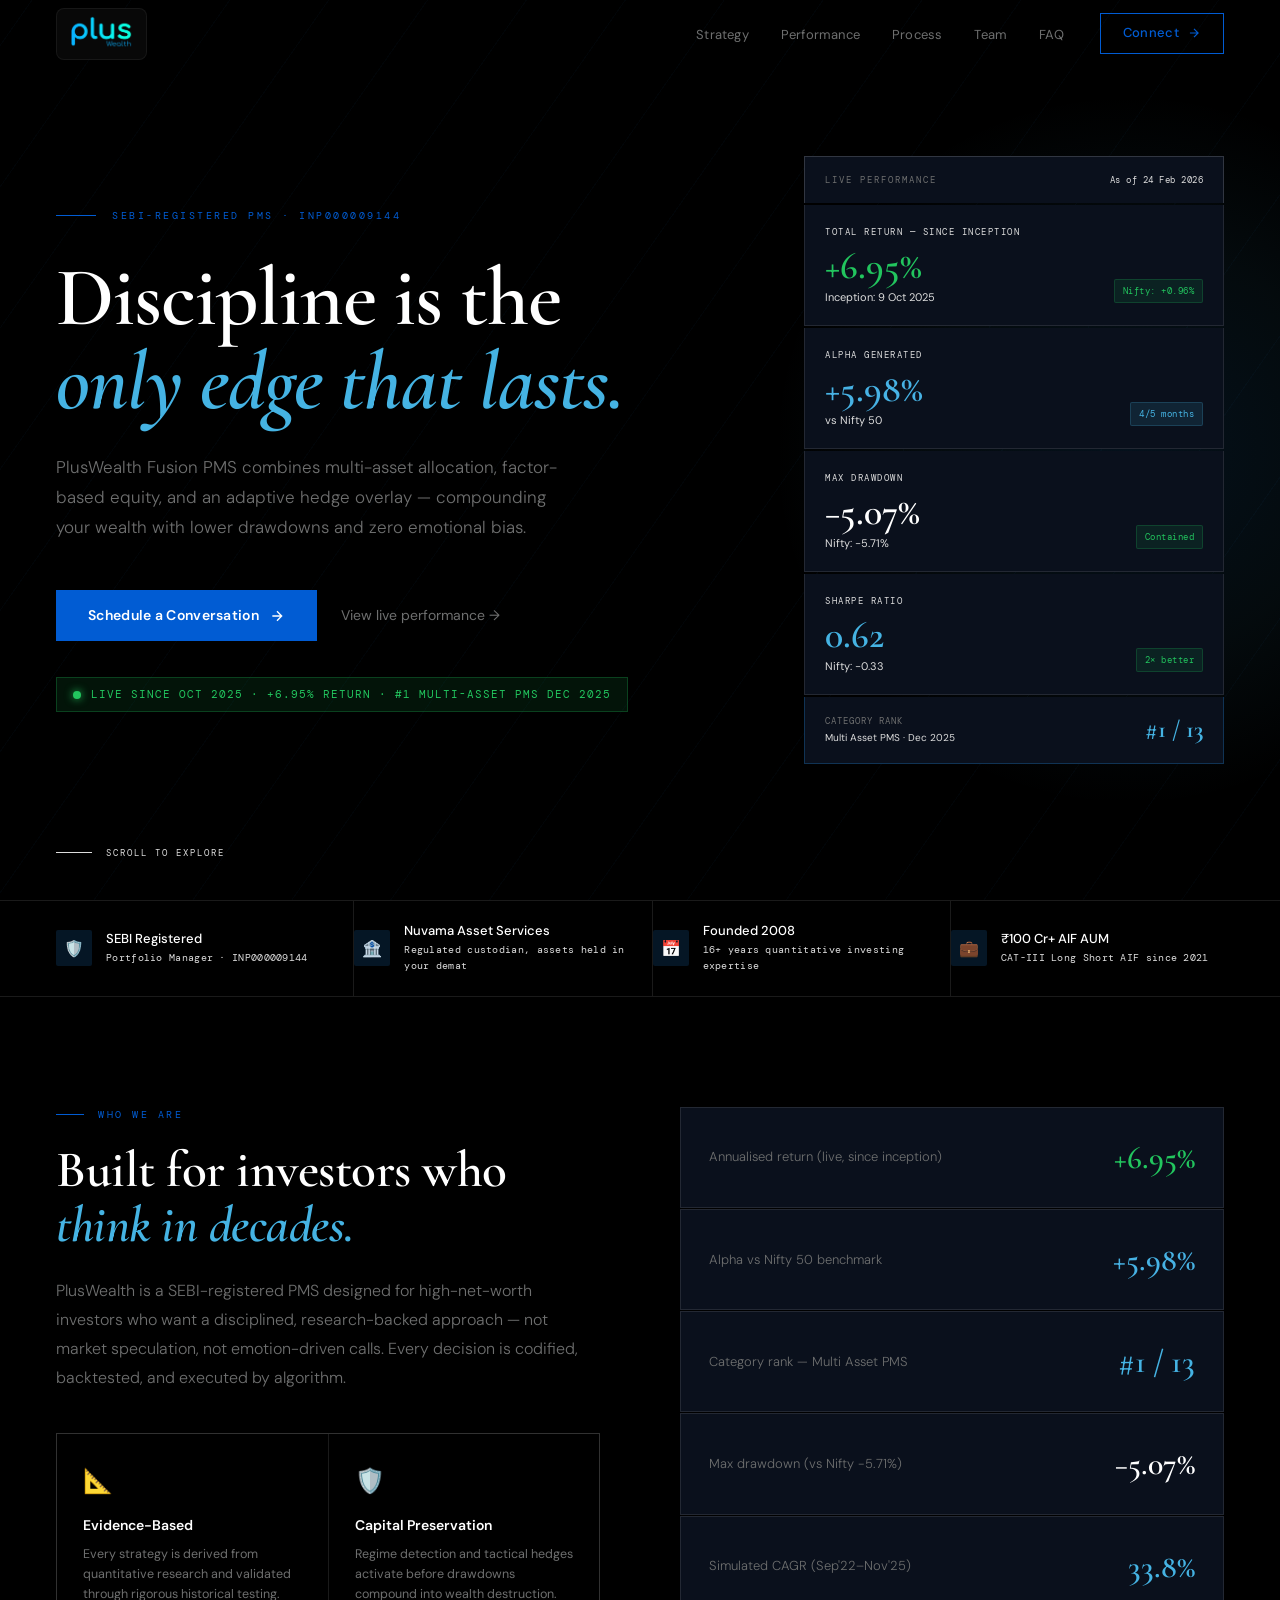
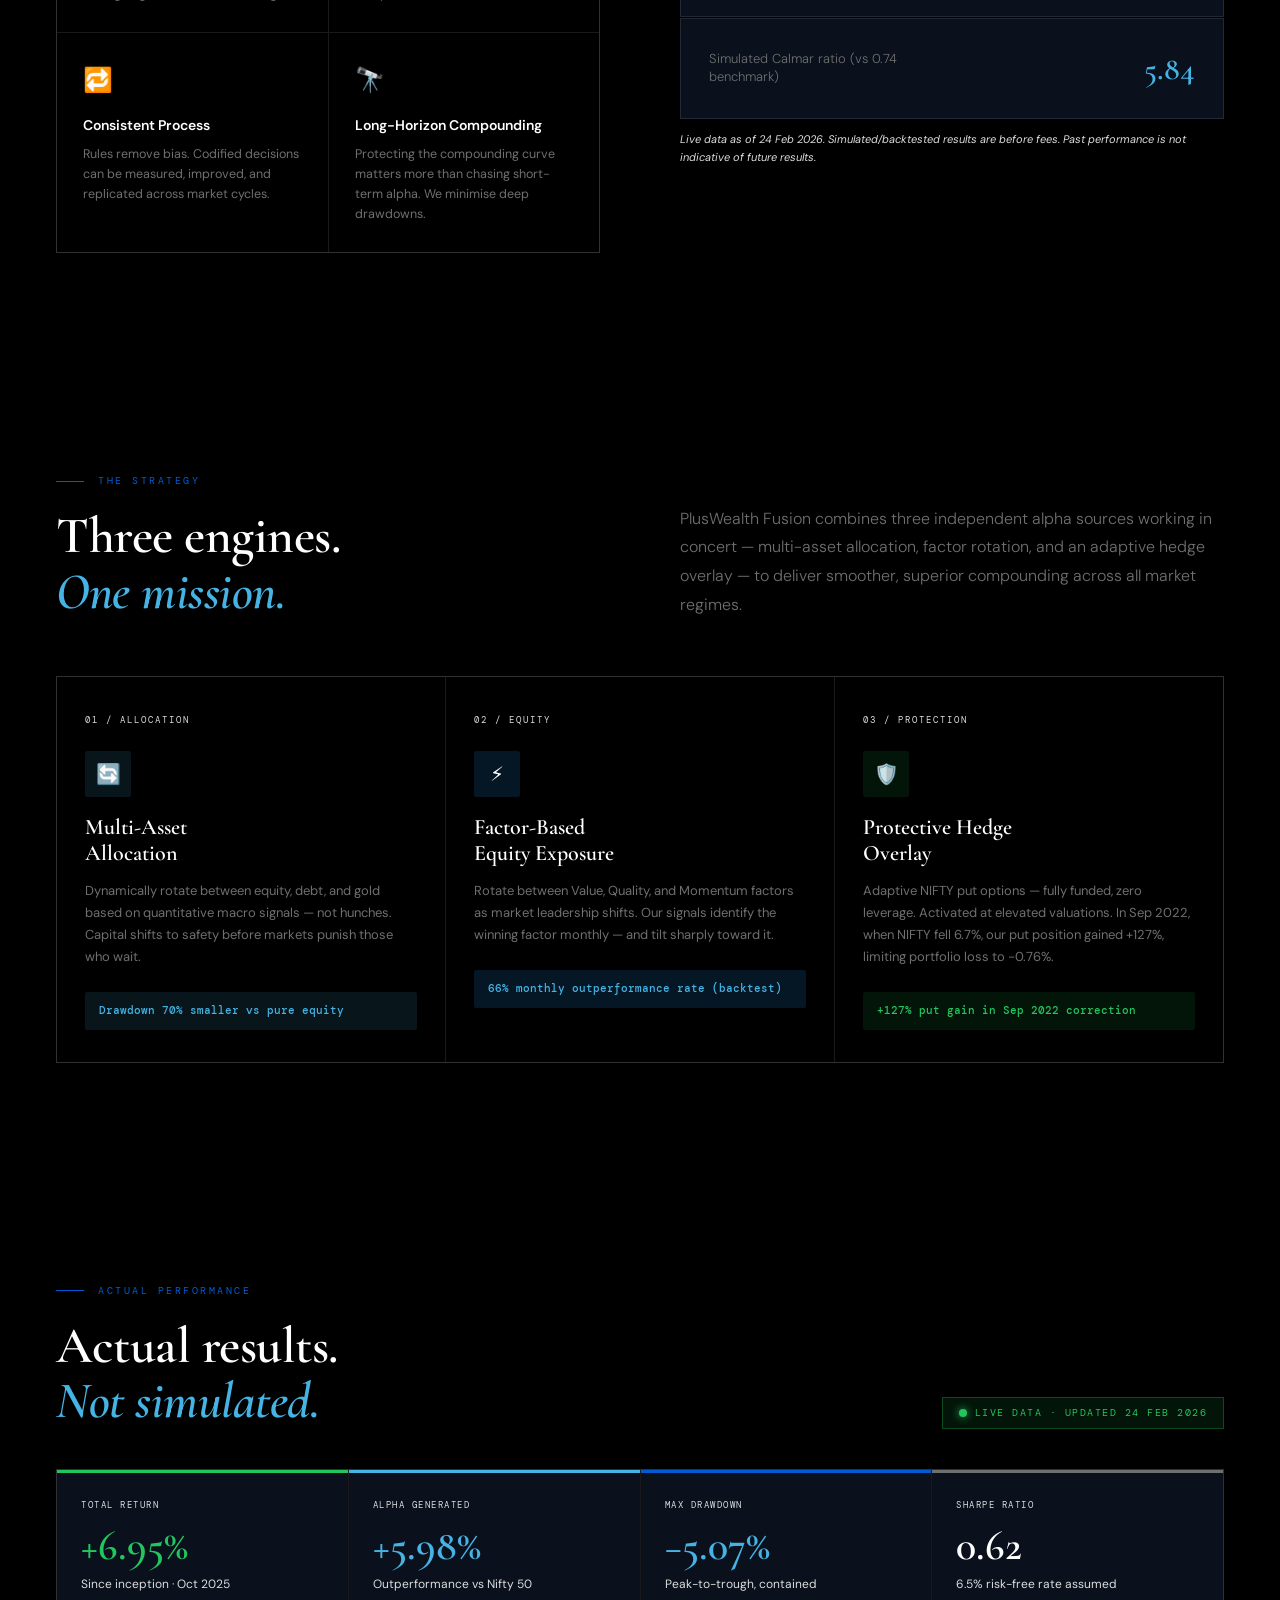
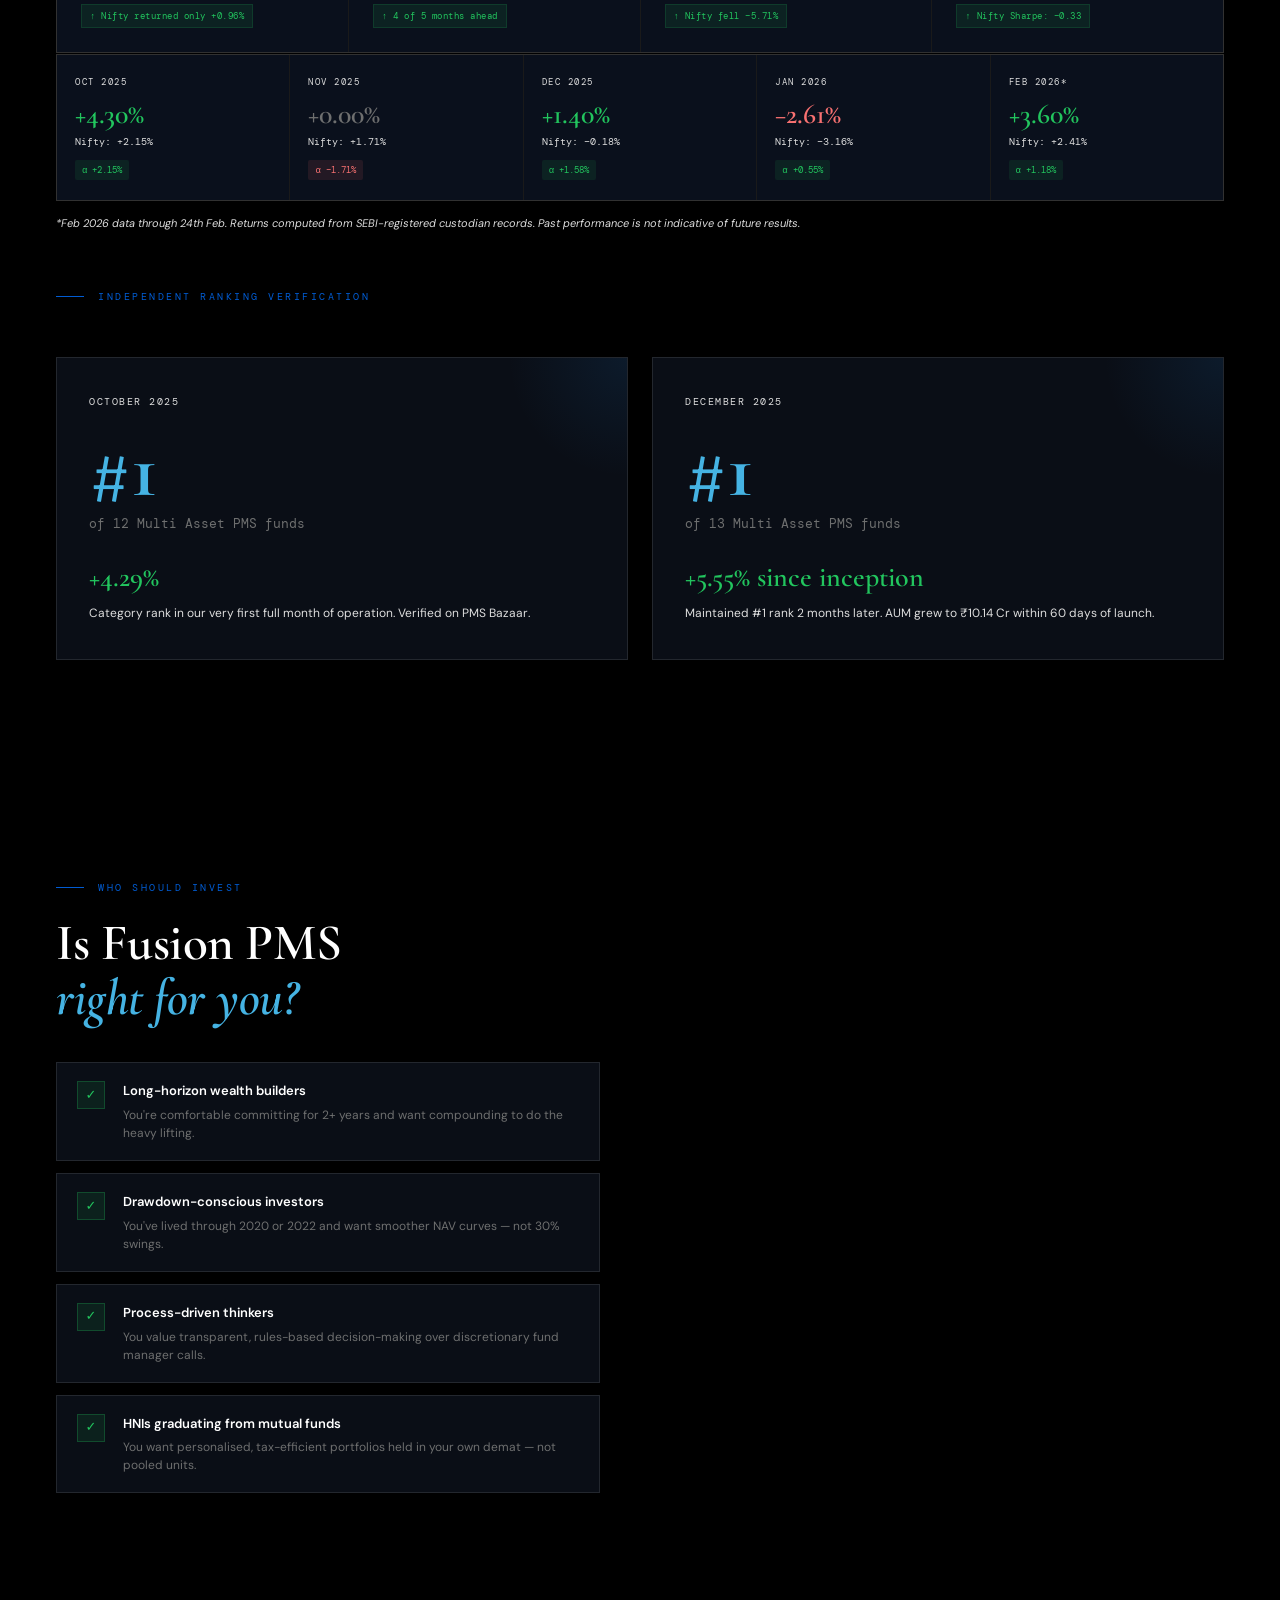
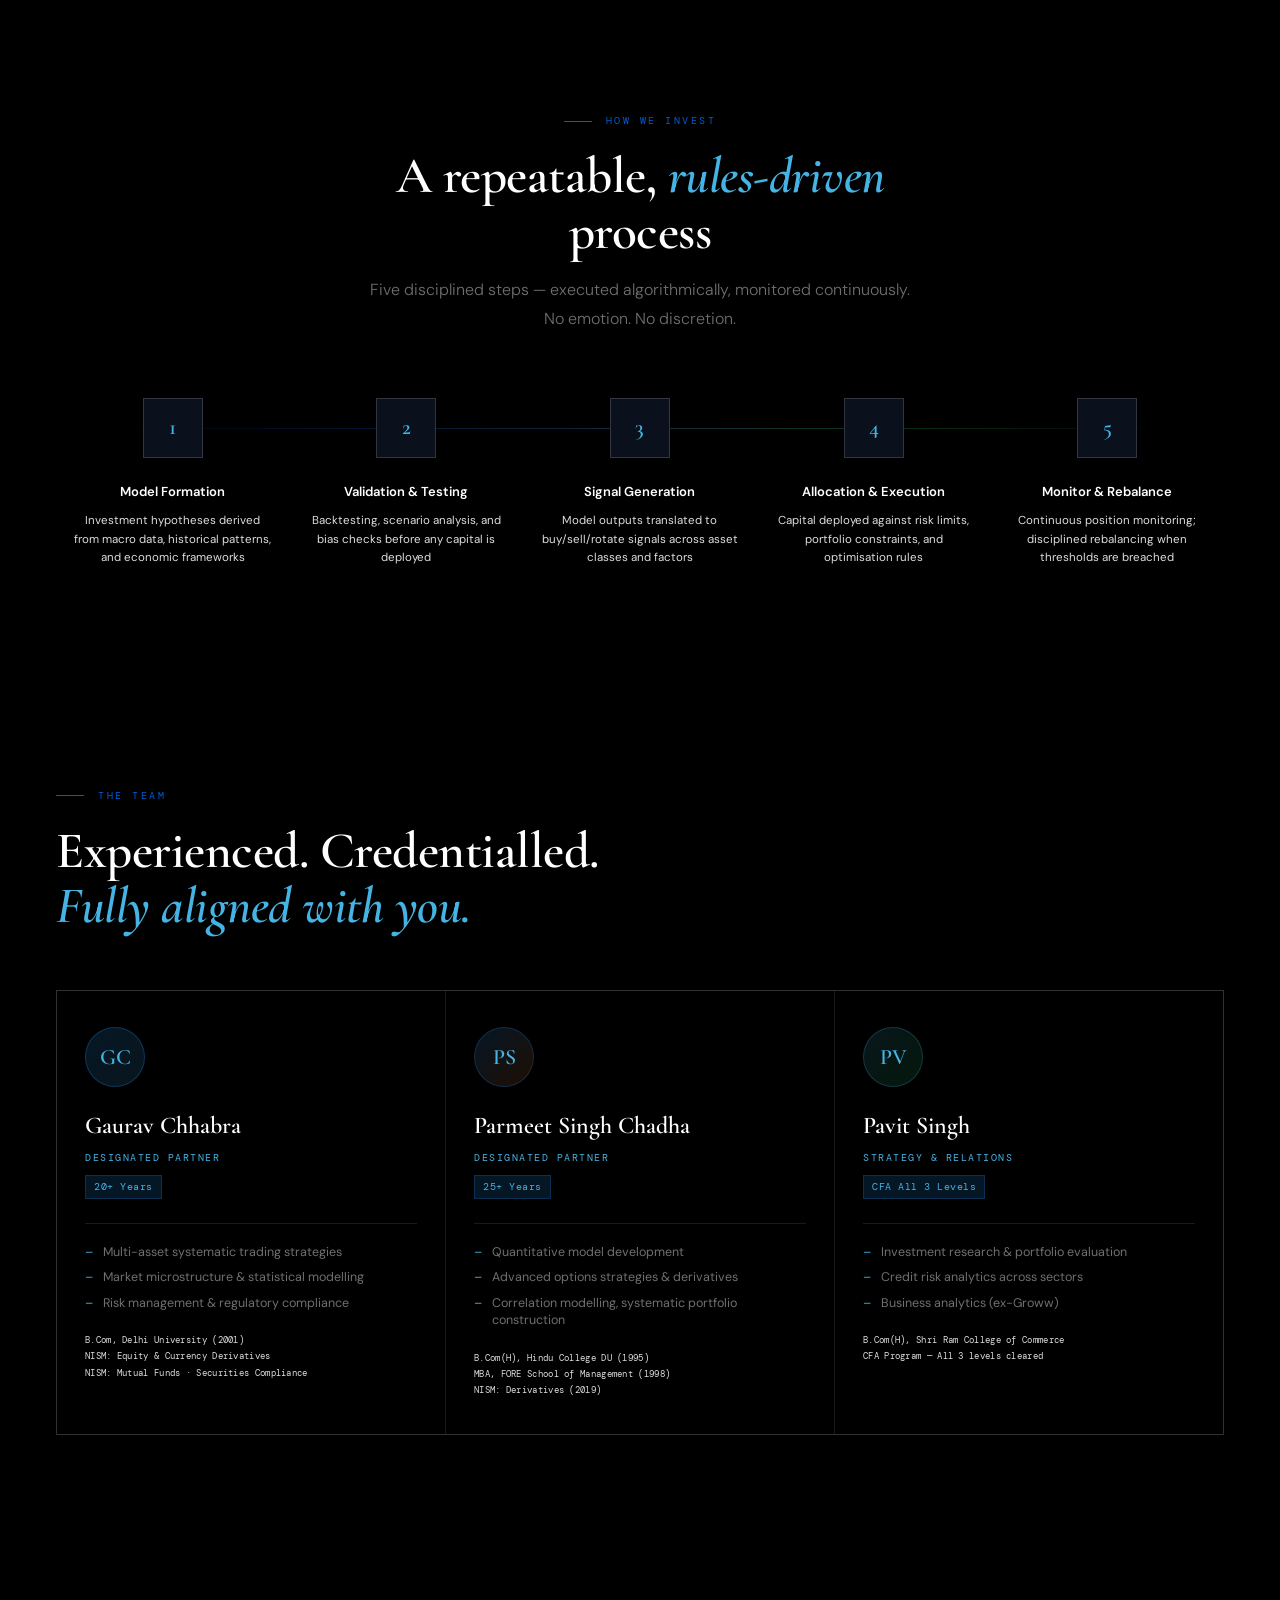
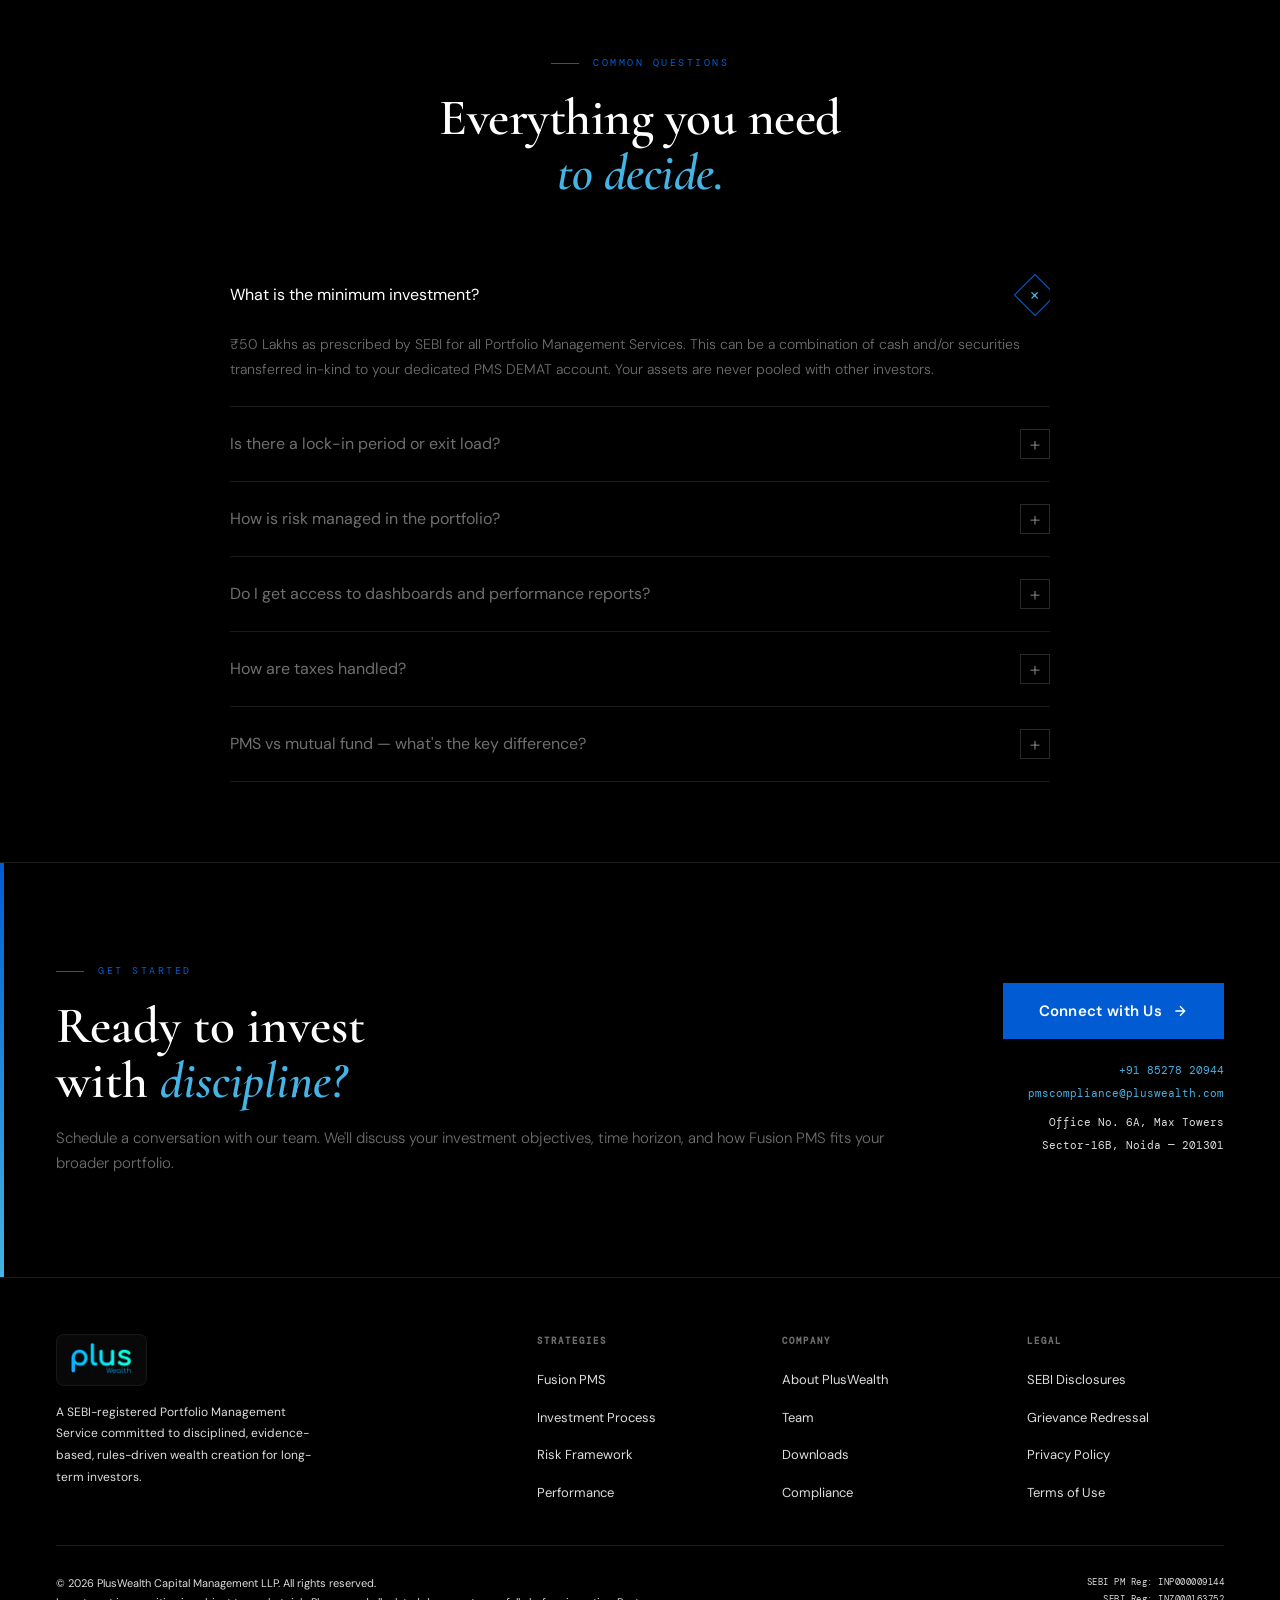
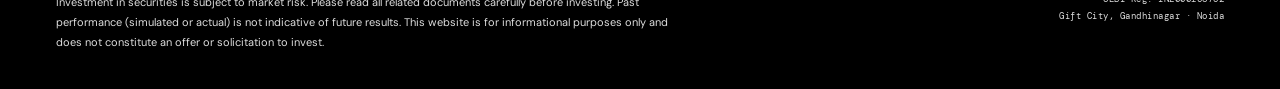
==== commit dbd48455: "update content Co-authored-by: Copilot <copilot@github.com>" ====
--- a/pw_new.html
+++ b/pw_new.html
@@ -1296,31 +1296,6 @@
         </div>
       </div>
 
-      <div class="reveal d2">
-        <div class="invest-card">
-          <div class="invest-amount">₹50 Lakh</div>
-          <div class="invest-amount-sub">Minimum investment · SEBI mandated</div>
-          <div class="invest-detail">
-            Your portfolio is held directly in your own DEMAT account — not a pooled fund. You retain full ownership and visibility at all times. Assets custodied with Nuvama Asset Services.
-          </div>
-        </div>
-
-        <div class="fee-grid" style="margin-bottom:14px;">
-          <div class="fee-tile">
-            <div class="fee-tile-lbl">Option A · Fixed Only</div>
-            <div class="fee-tile-val">1.80%</div>
-            <div class="fee-tile-sub">p.a. management fee<br>No performance fee</div>
-          </div>
-          <div class="fee-tile" style="border-color:rgba(34,139,230,0.28);">
-            <div class="fee-tile-lbl">Option B · Fixed + Perf</div>
-            <div class="fee-tile-val">1.80%</div>
-            <div class="fee-tile-sub">+ 15% above 10% p.a. hurdle<br>Interests aligned</div>
-          </div>
-        </div>
-        <div style="font-size:11px;color:var(--slate);line-height:1.7;">
-          All fees are exclusive of applicable taxes. SEBI Registration: INP000009144. Custodian: Nuvama Asset Services.
-        </div>
-      </div>
     </div>
   </div>
 </div>
